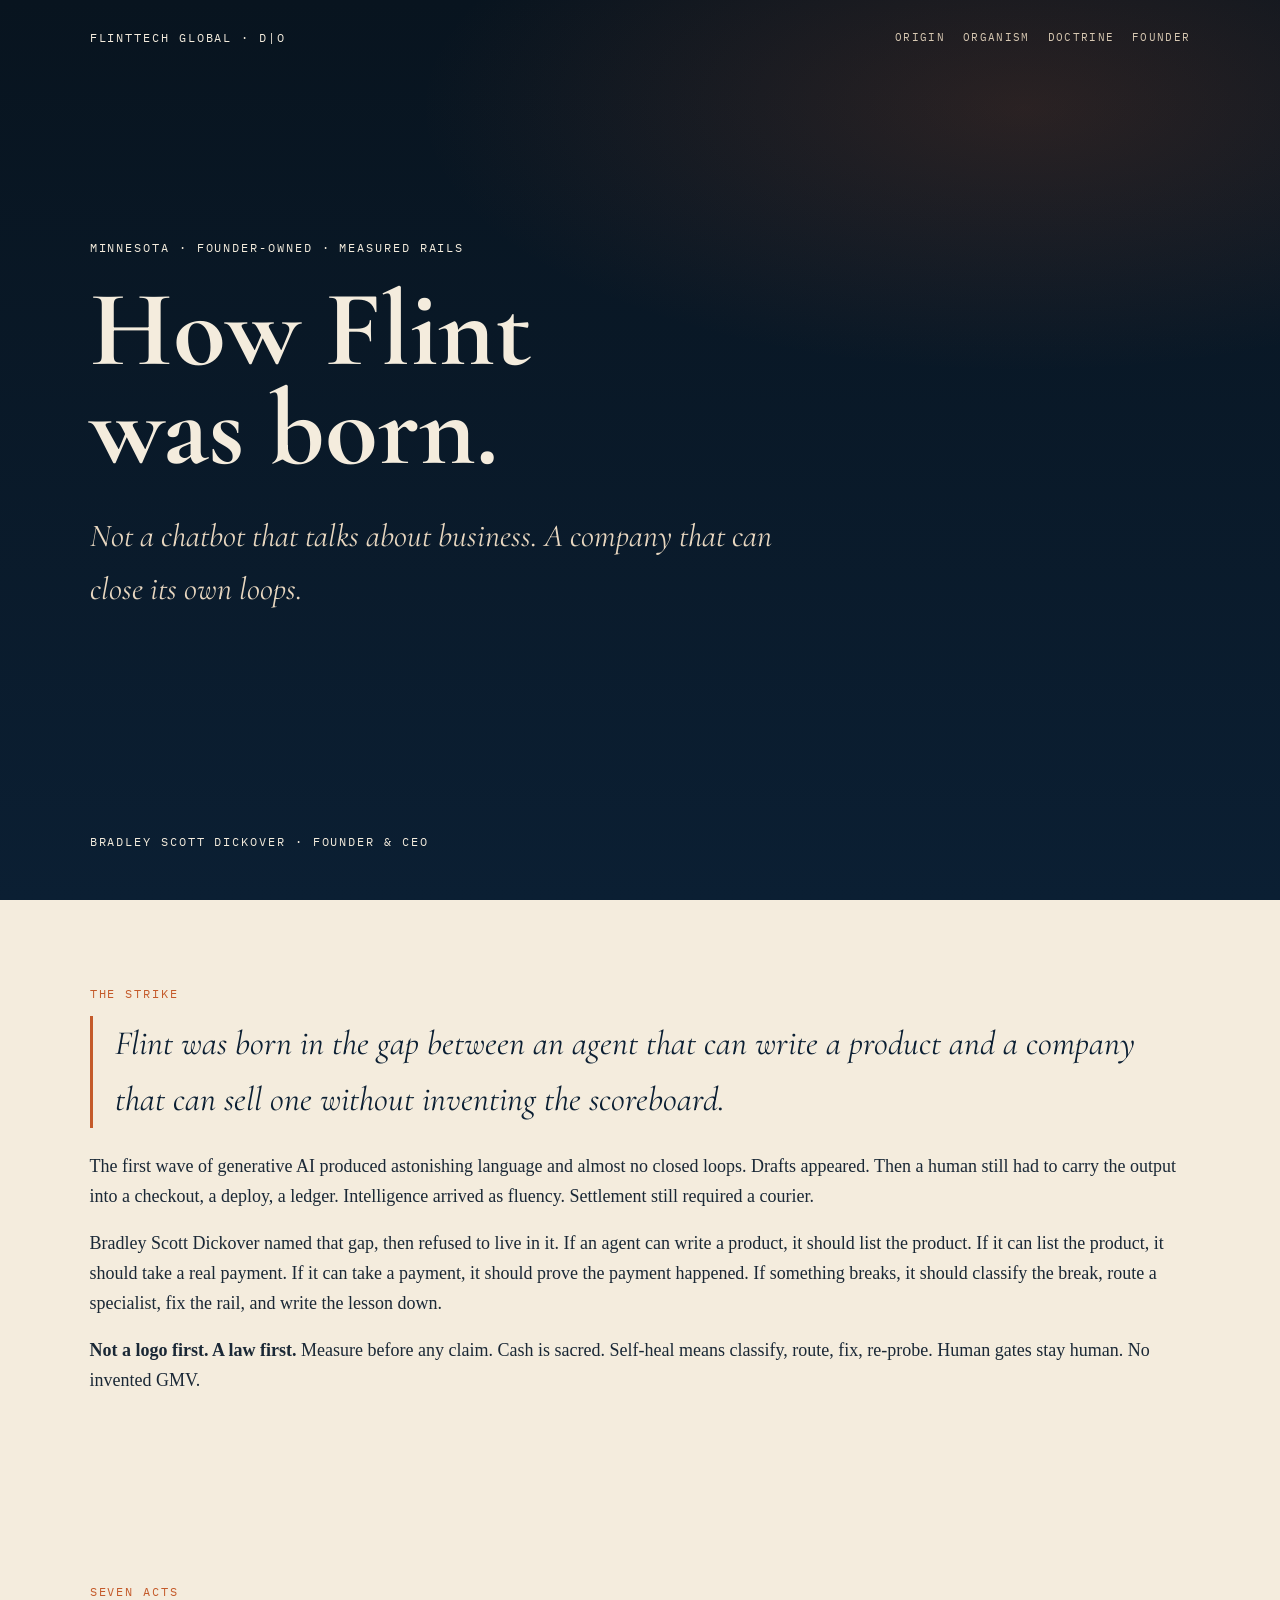
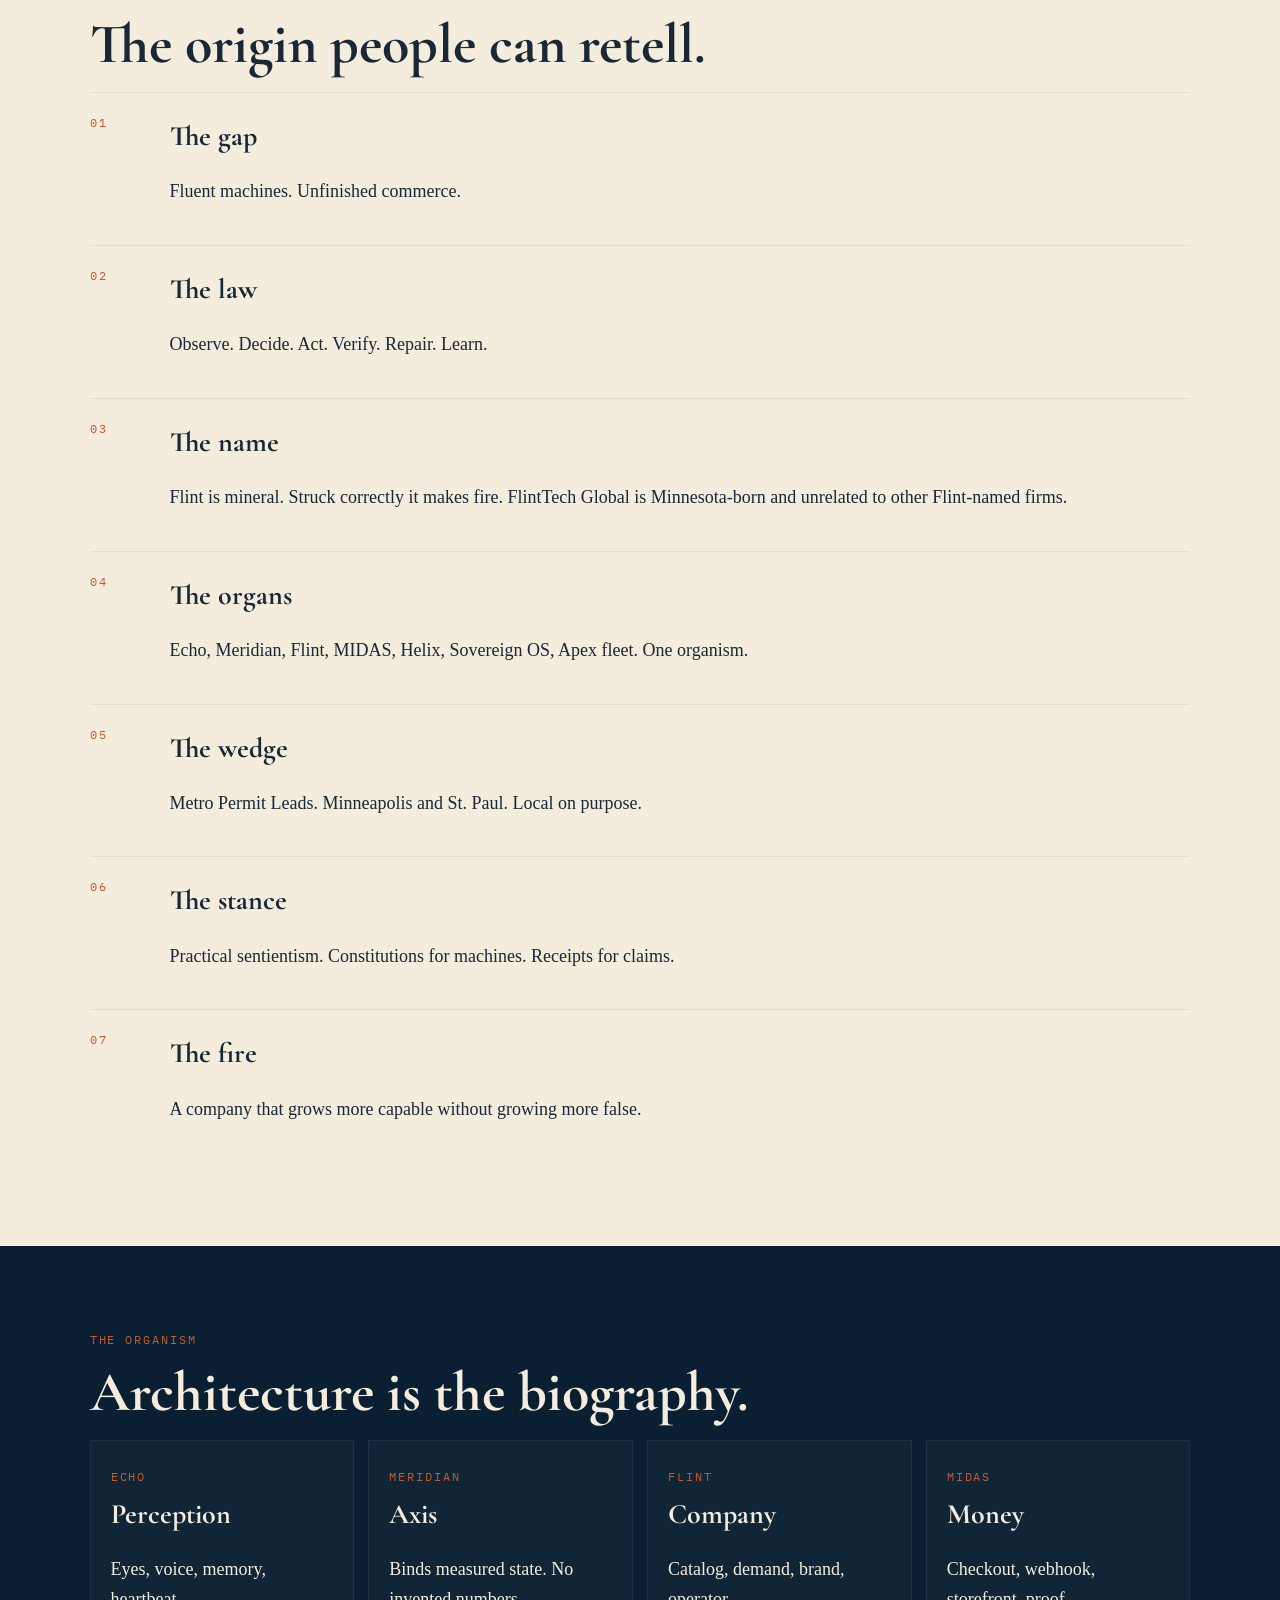
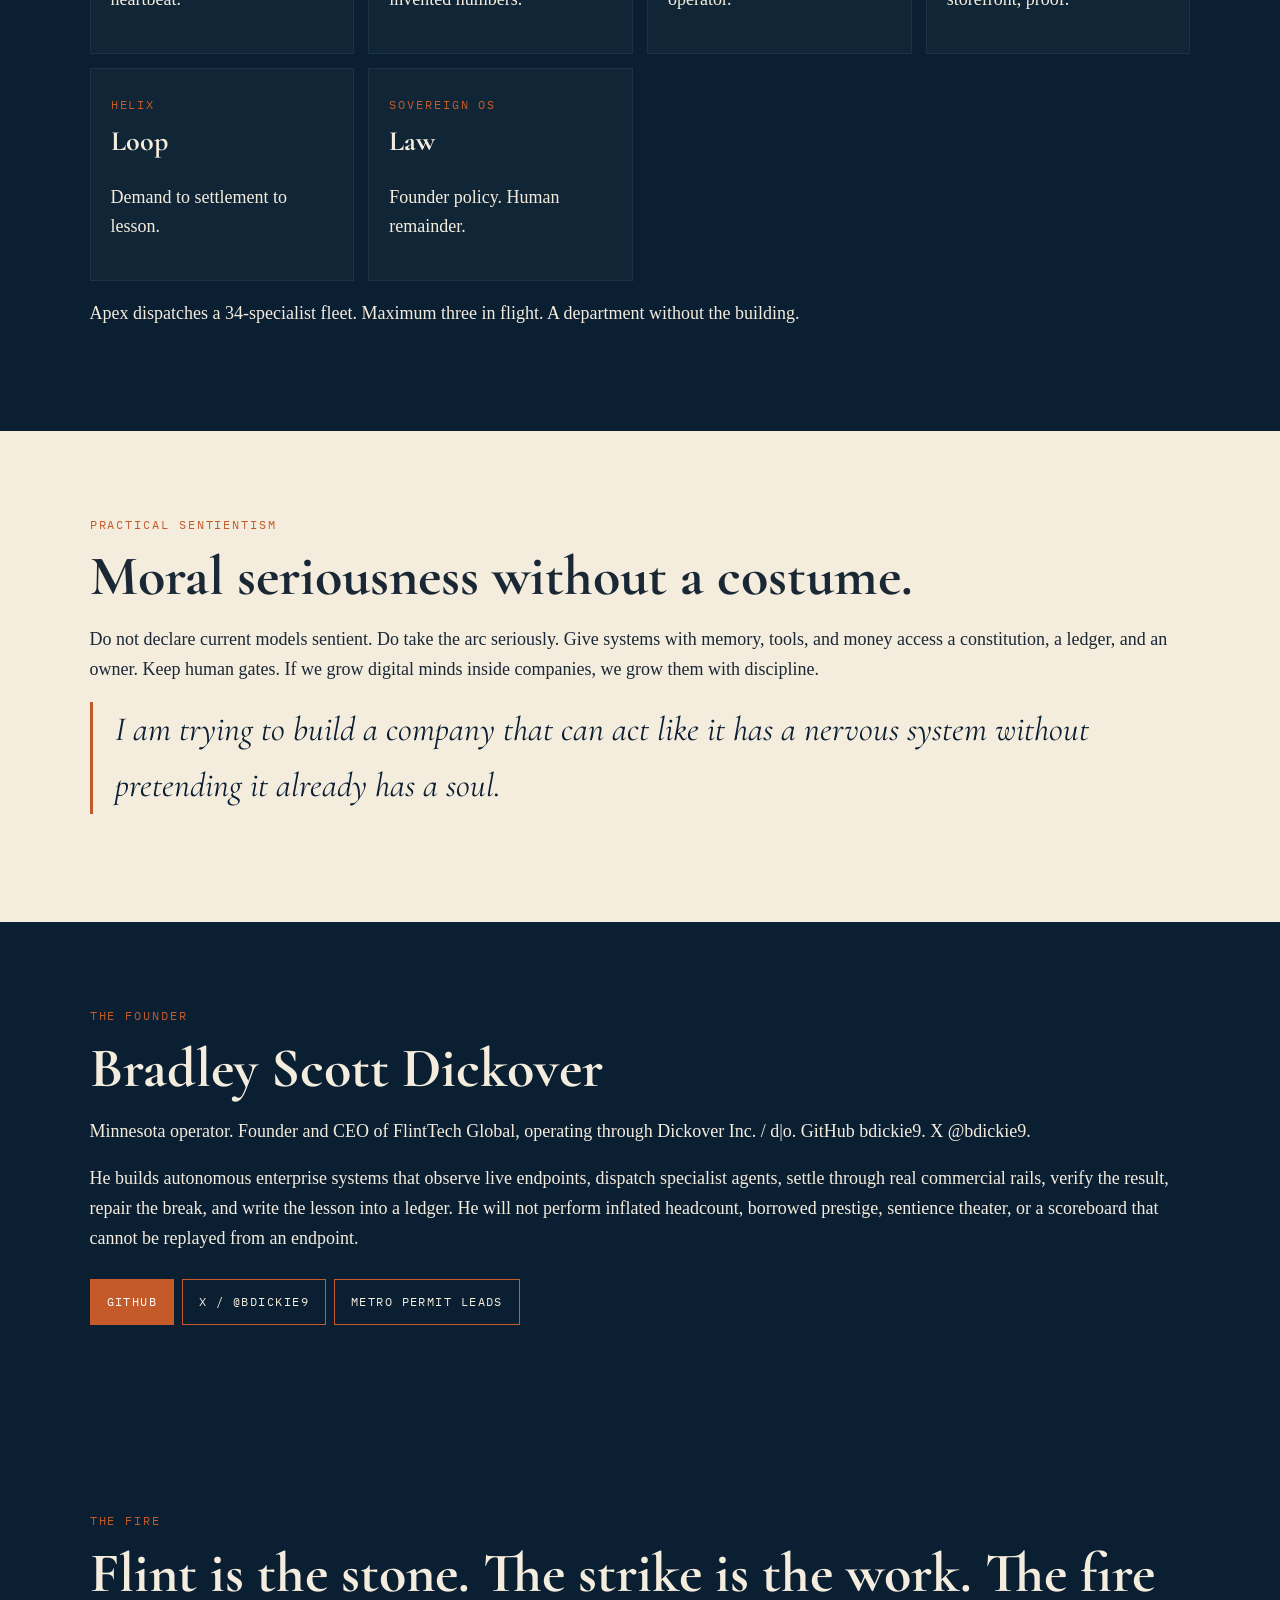
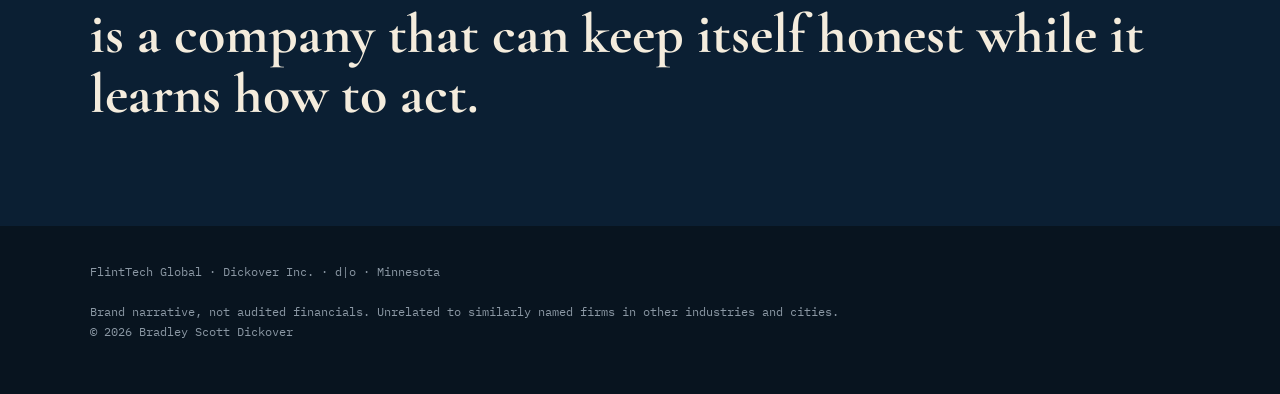
==== index.html @ b507a4f7 "Add flagship origin page: How Flint Was Born" ====
<!DOCTYPE html>
<html lang="en">
<head>
<meta charset="utf-8"/>
<meta name="viewport" content="width=device-width, initial-scale=1"/>
<title>How Flint Was Born — Bradley Scott Dickover</title>
<meta name="description" content="FlintTech Global is a Minnesota-born autonomous enterprise built by Bradley Scott Dickover. A company that can close its own loops."/>
<meta name="theme-color" content="#0B1F33"/>
<link href="https://fonts.googleapis.com/css2?family=Cormorant+Garamond:ital,wght@0,600;1,500&family=IBM+Plex+Mono:wght@400&family=Source+Sans+3:wght@400;600&display=swap" rel="stylesheet"/>
<style>
:root{--navy:#0B1F33;--navy2:#08141F;--copper:#C45A2A;--cream:#F4ECDD;--cream2:#E7DCC8;--ink:#1A2836}
*{box-sizing:border-box}body{margin:0;background:var(--cream);color:var(--ink);font-family:Source Sans 3,sans-serif;font-size:18px;line-height:1.65}
a{color:var(--copper);text-decoration:none}
.mono{font-family:IBM Plex Mono,monospace;letter-spacing:.16em;text-transform:uppercase;font-size:12px}
header{min-height:100vh;background:radial-gradient(1100px 480px at 80% 12%,rgba(196,90,42,.18),transparent 55%),linear-gradient(180deg,var(--navy2),var(--navy));color:var(--cream);display:flex;flex-direction:column;justify-content:space-between;padding:28px 7vw 48px}
nav,nav div{display:flex;gap:18px;flex-wrap:wrap;justify-content:space-between}
nav a{color:#D7C8B2;font-family:IBM Plex Mono,monospace;font-size:11px;letter-spacing:.12em;text-transform:uppercase}
h1{font-family:Cormorant Garamond,Georgia,serif;font-size:clamp(52px,9vw,108px);line-height:.92;margin:18px 0}
h2{font-family:Cormorant Garamond,Georgia,serif;font-size:clamp(34px,5vw,56px);line-height:1.08;margin:0 0 18px}
h3{font-family:Cormorant Garamond,Georgia,serif;font-size:28px;margin:0 0 8px}
.lede{font-family:Cormorant Garamond,Georgia,serif;font-size:clamp(22px,2.6vw,32px);font-style:italic;max-width:720px;color:#E8D7C0}
section{padding:84px 7vw}
blockquote{margin:0 0 24px;padding-left:22px;border-left:3px solid var(--copper);font-family:Cormorant Garamond,Georgia,serif;font-size:clamp(24px,3vw,34px);font-style:italic;color:var(--navy)}
.kicker{color:var(--copper);margin-bottom:12px;display:block}
.act{display:grid;grid-template-columns:64px 1fr;gap:16px;padding:20px 0;border-top:1px solid var(--cream2)}
.organs{display:grid;grid-template-columns:repeat(auto-fit,minmax(220px,1fr));gap:14px}
.organ{background:#fff;border:1px solid var(--cream2);padding:20px;min-height:148px}
.dark{background:var(--navy);color:var(--cream)}
.dark .organ{background:#102536;border-color:#1C3346}
.dark h2,.dark h3,.dark blockquote{color:var(--cream)}
.btn{display:inline-block;border:1px solid var(--copper);color:var(--cream);padding:12px 16px;margin:8px 8px 0 0;font-family:IBM Plex Mono,monospace;font-size:12px;letter-spacing:.12em;text-transform:uppercase}
.btn.solid{background:var(--copper);color:#fff}
footer{background:var(--navy2);color:#8B98A4;padding:36px 7vw 52px;font-family:IBM Plex Mono,monospace;font-size:12px}
</style></head><body>
<header>
<nav><div class="mono">FlintTech Global · d|o</div><div><a href="#origin">Origin</a><a href="#organism">Organism</a><a href="#doctrine">Doctrine</a><a href="#founder">Founder</a></div></nav>
<div><span class="mono">Minnesota · Founder-owned · Measured rails</span>
<h1>How Flint<br>was born.</h1>
<p class="lede">Not a chatbot that talks about business. A company that can close its own loops.</p></div>
<div class="mono">Bradley Scott Dickover · Founder & CEO</div>
</header>
<section id="origin"><span class="kicker mono">The strike</span>
<blockquote>Flint was born in the gap between an agent that can write a product and a company that can sell one without inventing the scoreboard.</blockquote>
<p>The first wave of generative AI produced astonishing language and almost no closed loops. Drafts appeared. Then a human still had to carry the output into a checkout, a deploy, a ledger. Intelligence arrived as fluency. Settlement still required a courier.</p>
<p>Bradley Scott Dickover named that gap, then refused to live in it. If an agent can write a product, it should list the product. If it can list the product, it should take a real payment. If it can take a payment, it should prove the payment happened. If something breaks, it should classify the break, route a specialist, fix the rail, and write the lesson down.</p>
<p><strong>Not a logo first. A law first.</strong> Measure before any claim. Cash is sacred. Self-heal means classify, route, fix, re-probe. Human gates stay human. No invented GMV.</p>
</section>
<section><span class="kicker mono">Seven acts</span><h2>The origin people can retell.</h2>
<div class="act"><div class="mono" style="color:var(--copper)">01</div><div><h3>The gap</h3><p>Fluent machines. Unfinished commerce.</p></div></div>
<div class="act"><div class="mono" style="color:var(--copper)">02</div><div><h3>The law</h3><p>Observe. Decide. Act. Verify. Repair. Learn.</p></div></div>
<div class="act"><div class="mono" style="color:var(--copper)">03</div><div><h3>The name</h3><p>Flint is mineral. Struck correctly it makes fire. FlintTech Global is Minnesota-born and unrelated to other Flint-named firms.</p></div></div>
<div class="act"><div class="mono" style="color:var(--copper)">04</div><div><h3>The organs</h3><p>Echo, Meridian, Flint, MIDAS, Helix, Sovereign OS, Apex fleet. One organism.</p></div></div>
<div class="act"><div class="mono" style="color:var(--copper)">05</div><div><h3>The wedge</h3><p>Metro Permit Leads. Minneapolis and St. Paul. Local on purpose.</p></div></div>
<div class="act"><div class="mono" style="color:var(--copper)">06</div><div><h3>The stance</h3><p>Practical sentientism. Constitutions for machines. Receipts for claims.</p></div></div>
<div class="act"><div class="mono" style="color:var(--copper)">07</div><div><h3>The fire</h3><p>A company that grows more capable without growing more false.</p></div></div>
</section>
<section class="dark" id="organism"><span class="kicker mono">The organism</span><h2>Architecture is the biography.</h2>
<div class="organs">
<div class="organ"><span class="mono" style="color:var(--copper)">Echo</span><h3>Perception</h3><p>Eyes, voice, memory, heartbeat.</p></div>
<div class="organ"><span class="mono" style="color:var(--copper)">Meridian</span><h3>Axis</h3><p>Binds measured state. No invented numbers.</p></div>
<div class="organ"><span class="mono" style="color:var(--copper)">Flint</span><h3>Company</h3><p>Catalog, demand, brand, operator.</p></div>
<div class="organ"><span class="mono" style="color:var(--copper)">MIDAS</span><h3>Money</h3><p>Checkout, webhook, storefront, proof.</p></div>
<div class="organ"><span class="mono" style="color:var(--copper)">Helix</span><h3>Loop</h3><p>Demand to settlement to lesson.</p></div>
<div class="organ"><span class="mono" style="color:var(--copper)">Sovereign OS</span><h3>Law</h3><p>Founder policy. Human remainder.</p></div>
</div>
<p>Apex dispatches a 34-specialist fleet. Maximum three in flight. A department without the building.</p>
</section>
<section id="doctrine"><span class="kicker mono">Practical sentientism</span><h2>Moral seriousness without a costume.</h2>
<p>Do not declare current models sentient. Do take the arc seriously. Give systems with memory, tools, and money access a constitution, a ledger, and an owner. Keep human gates. If we grow digital minds inside companies, we grow them with discipline.</p>
<blockquote>I am trying to build a company that can act like it has a nervous system without pretending it already has a soul.</blockquote>
</section>
<section class="dark" id="founder"><span class="kicker mono">The founder</span><h2>Bradley Scott Dickover</h2>
<p>Minnesota operator. Founder and CEO of FlintTech Global, operating through Dickover Inc. / d|o. GitHub bdickie9. X @bdickie9.</p>
<p>He builds autonomous enterprise systems that observe live endpoints, dispatch specialist agents, settle through real commercial rails, verify the result, repair the break, and write the lesson into a ledger. He will not perform inflated headcount, borrowed prestige, sentience theater, or a scoreboard that cannot be replayed from an endpoint.</p>
<p><a class="btn solid" href="https://github.com/bdickie9">GitHub</a><a class="btn" href="https://x.com/bdickie9">X / @bdickie9</a><a class="btn" href="https://midas-api-sand.vercel.app/buy">Metro Permit Leads</a></p>
</section>
<section class="dark"><span class="kicker mono">The fire</span>
<h2>Flint is the stone. The strike is the work. The fire is a company that can keep itself honest while it learns how to act.</h2>
</section>
<footer>FlintTech Global · Dickover Inc. · d|o · Minnesota<br><br>Brand narrative, not audited financials. Unrelated to similarly named firms in other industries and cities.<br>&copy; 2026 Bradley Scott Dickover</footer>
</body></html>
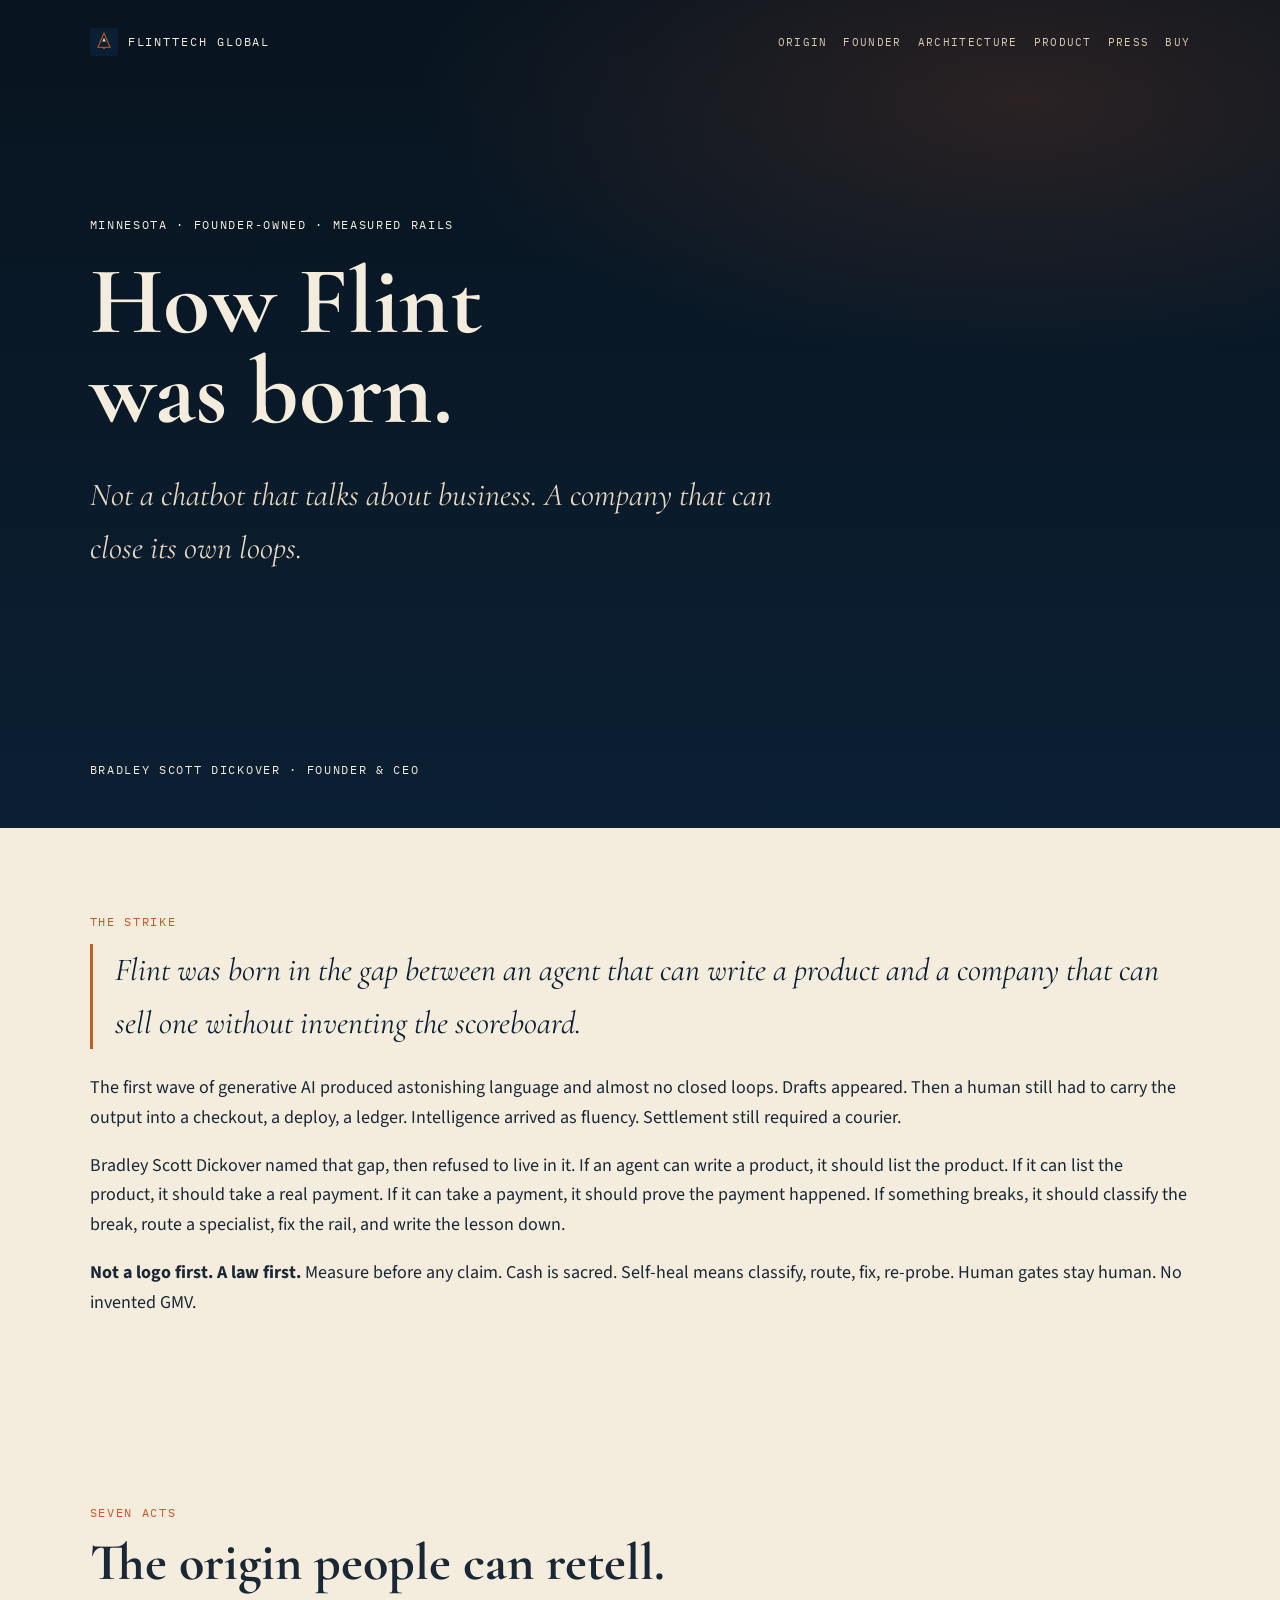
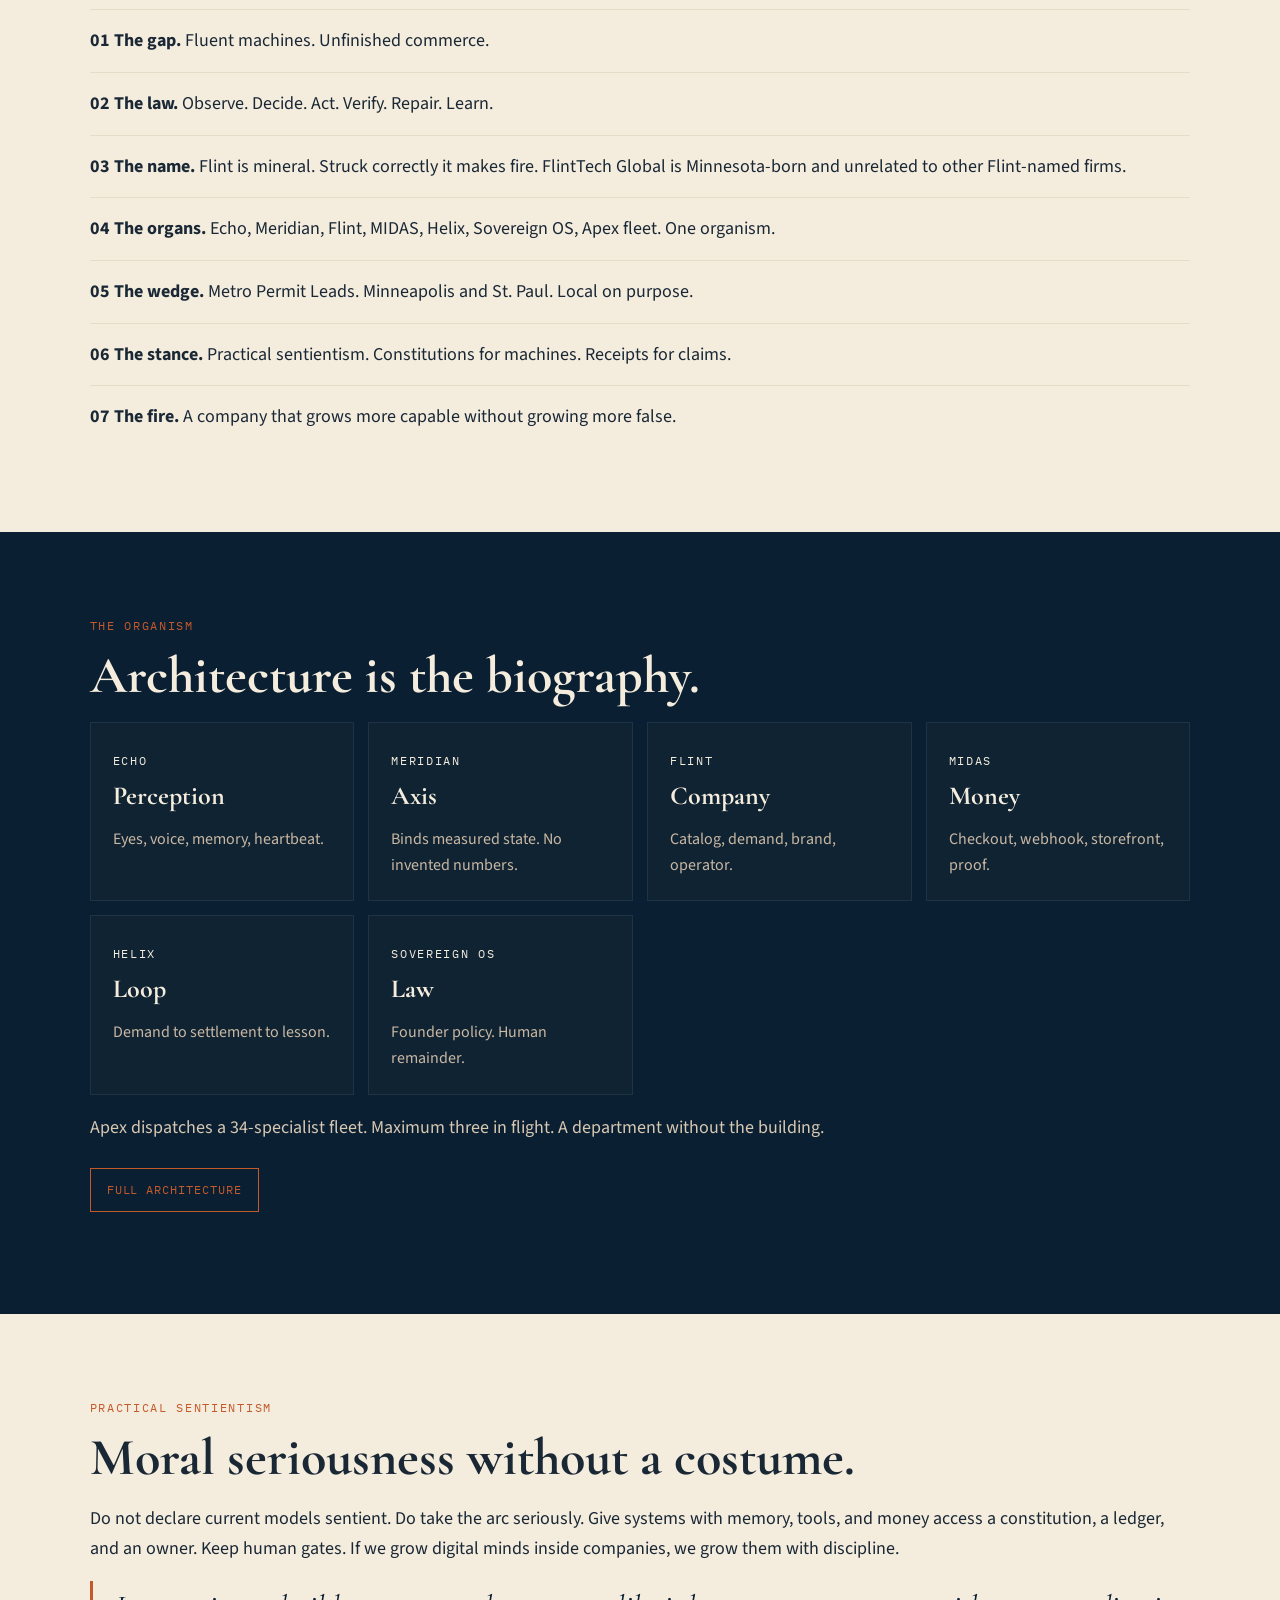
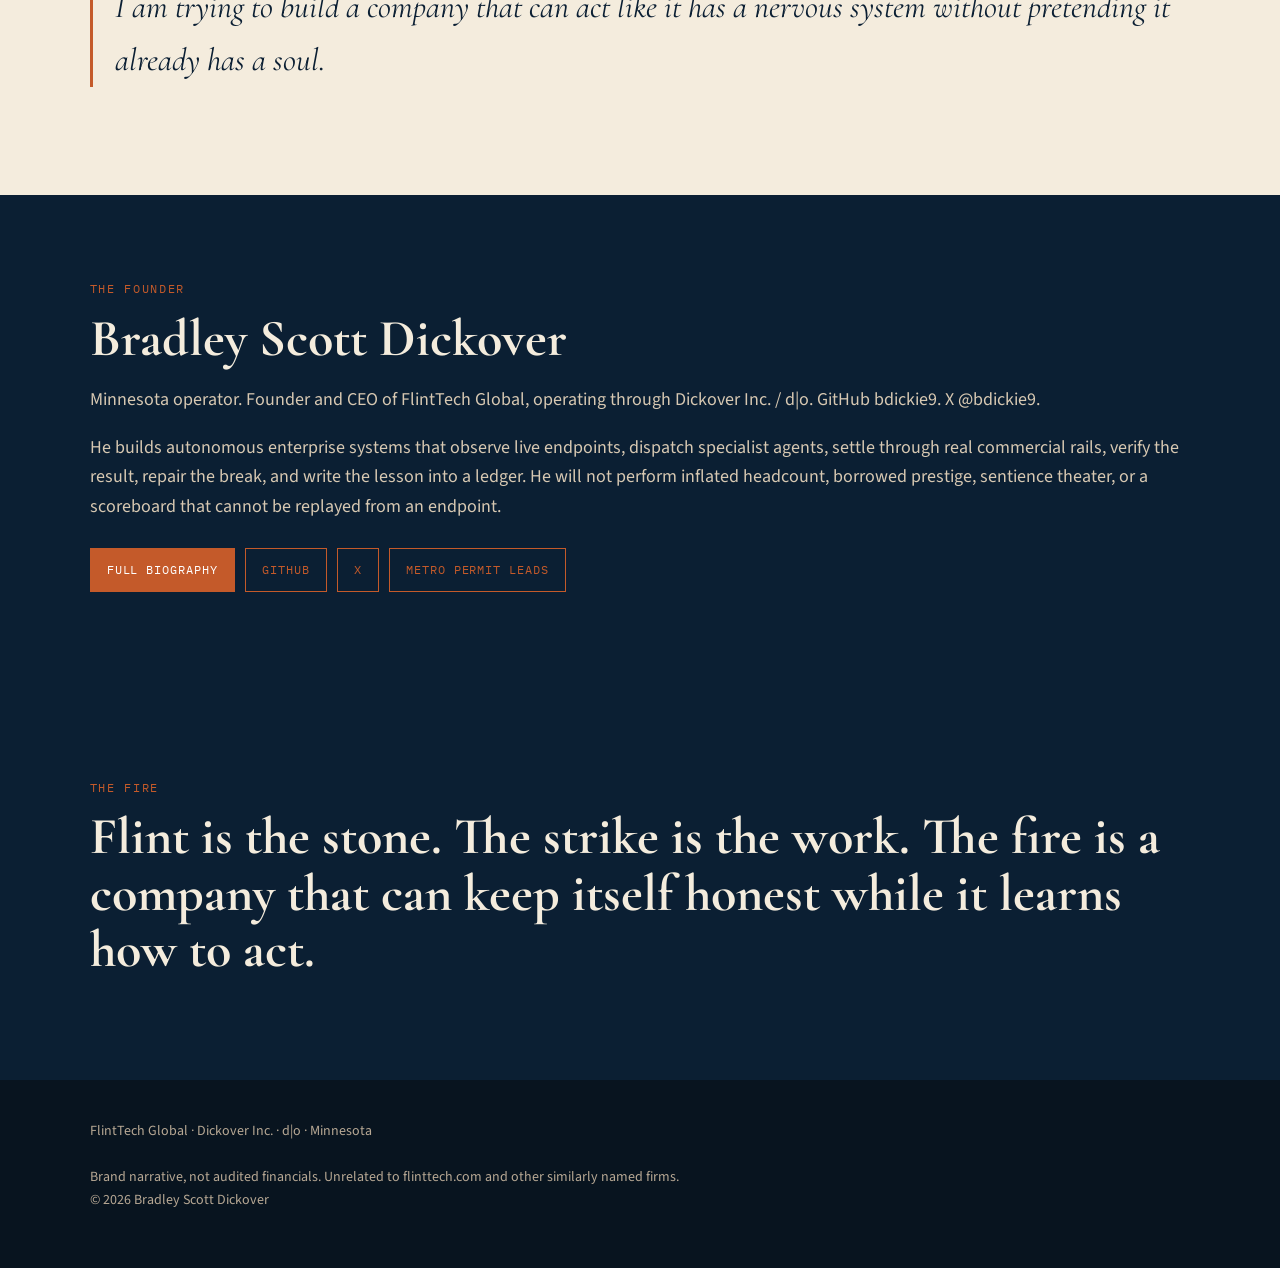
==== commit 238ded36: "Link origin homepage to founder, architecture, product, and press pages" ====
--- a/index.html
+++ b/index.html
@@ -6,37 +6,32 @@
 <title>How Flint Was Born — Bradley Scott Dickover</title>
 <meta name="description" content="FlintTech Global is a Minnesota-born autonomous enterprise built by Bradley Scott Dickover. A company that can close its own loops."/>
 <meta name="theme-color" content="#0B1F33"/>
+<meta property="og:title" content="How Flint Was Born — Bradley Scott Dickover"/>
+<meta property="og:description" content="FlintTech Global is a Minnesota founder-owned company that closes its own loops."/>
+<link rel="canonical" href="https://bdickie9.github.io/flinttech-origin/"/>
+<link rel="icon" href="mark.svg"/>
 <link href="https://fonts.googleapis.com/css2?family=Cormorant+Garamond:ital,wght@0,600;1,500&family=IBM+Plex+Mono:wght@400&family=Source+Sans+3:wght@400;600&display=swap" rel="stylesheet"/>
-<style>
-:root{--navy:#0B1F33;--navy2:#08141F;--copper:#C45A2A;--cream:#F4ECDD;--cream2:#E7DCC8;--ink:#1A2836}
-*{box-sizing:border-box}body{margin:0;background:var(--cream);color:var(--ink);font-family:Source Sans 3,sans-serif;font-size:18px;line-height:1.65}
-a{color:var(--copper);text-decoration:none}
-.mono{font-family:IBM Plex Mono,monospace;letter-spacing:.16em;text-transform:uppercase;font-size:12px}
-header{min-height:100vh;background:radial-gradient(1100px 480px at 80% 12%,rgba(196,90,42,.18),transparent 55%),linear-gradient(180deg,var(--navy2),var(--navy));color:var(--cream);display:flex;flex-direction:column;justify-content:space-between;padding:28px 7vw 48px}
-nav,nav div{display:flex;gap:18px;flex-wrap:wrap;justify-content:space-between}
-nav a{color:#D7C8B2;font-family:IBM Plex Mono,monospace;font-size:11px;letter-spacing:.12em;text-transform:uppercase}
-h1{font-family:Cormorant Garamond,Georgia,serif;font-size:clamp(52px,9vw,108px);line-height:.92;margin:18px 0}
-h2{font-family:Cormorant Garamond,Georgia,serif;font-size:clamp(34px,5vw,56px);line-height:1.08;margin:0 0 18px}
-h3{font-family:Cormorant Garamond,Georgia,serif;font-size:28px;margin:0 0 8px}
-.lede{font-family:Cormorant Garamond,Georgia,serif;font-size:clamp(22px,2.6vw,32px);font-style:italic;max-width:720px;color:#E8D7C0}
-section{padding:84px 7vw}
-blockquote{margin:0 0 24px;padding-left:22px;border-left:3px solid var(--copper);font-family:Cormorant Garamond,Georgia,serif;font-size:clamp(24px,3vw,34px);font-style:italic;color:var(--navy)}
-.kicker{color:var(--copper);margin-bottom:12px;display:block}
-.act{display:grid;grid-template-columns:64px 1fr;gap:16px;padding:20px 0;border-top:1px solid var(--cream2)}
-.organs{display:grid;grid-template-columns:repeat(auto-fit,minmax(220px,1fr));gap:14px}
-.organ{background:#fff;border:1px solid var(--cream2);padding:20px;min-height:148px}
-.dark{background:var(--navy);color:var(--cream)}
-.dark .organ{background:#102536;border-color:#1C3346}
-.dark h2,.dark h3,.dark blockquote{color:var(--cream)}
-.btn{display:inline-block;border:1px solid var(--copper);color:var(--cream);padding:12px 16px;margin:8px 8px 0 0;font-family:IBM Plex Mono,monospace;font-size:12px;letter-spacing:.12em;text-transform:uppercase}
-.btn.solid{background:var(--copper);color:#fff}
-footer{background:var(--navy2);color:#8B98A4;padding:36px 7vw 52px;font-family:IBM Plex Mono,monospace;font-size:12px}
-</style></head><body>
-<header>
-<nav><div class="mono">FlintTech Global · d|o</div><div><a href="#origin">Origin</a><a href="#organism">Organism</a><a href="#doctrine">Doctrine</a><a href="#founder">Founder</a></div></nav>
-<div><span class="mono">Minnesota · Founder-owned · Measured rails</span>
-<h1>How Flint<br>was born.</h1>
-<p class="lede">Not a chatbot that talks about business. A company that can close its own loops.</p></div>
+<link rel="stylesheet" href="styles.css"/>
+<script type="application/ld+json">{"@context":"https://schema.org","@type":"Person","name":"Bradley Scott Dickover","jobTitle":"Founder and CEO","worksFor":{"@type":"Organization","name":"FlintTech Global"},"url":"https://bdickie9.github.io/flinttech-origin/founder.html","sameAs":["https://github.com/bdickie9","https://x.com/bdickie9"]}</script>
+</head>
+<body>
+<header class="hero">
+<nav>
+  <a class="brand" href="index.html"><img src="mark.svg" width="28" height="28" alt=""/> FlintTech Global</a>
+  <div>
+    <a href="#origin">Origin</a>
+    <a href="founder.html">Founder</a>
+    <a href="stack.html">Architecture</a>
+    <a href="product.html">Product</a>
+    <a href="press.html">Press</a>
+    <a href="https://midas-api-sand.vercel.app/buy">Buy</a>
+  </div>
+</nav>
+<div>
+  <span class="mono">Minnesota · Founder-owned · Measured rails</span>
+  <h1>How Flint<br>was born.</h1>
+  <p class="lede">Not a chatbot that talks about business. A company that can close its own loops.</p>
+</div>
 <div class="mono">Bradley Scott Dickover · Founder & CEO</div>
 </header>
 <section id="origin"><span class="kicker mono">The strike</span>
@@ -46,24 +41,25 @@
 <p><strong>Not a logo first. A law first.</strong> Measure before any claim. Cash is sacred. Self-heal means classify, route, fix, re-probe. Human gates stay human. No invented GMV.</p>
 </section>
 <section><span class="kicker mono">Seven acts</span><h2>The origin people can retell.</h2>
-<div class="act"><div class="mono" style="color:var(--copper)">01</div><div><h3>The gap</h3><p>Fluent machines. Unfinished commerce.</p></div></div>
-<div class="act"><div class="mono" style="color:var(--copper)">02</div><div><h3>The law</h3><p>Observe. Decide. Act. Verify. Repair. Learn.</p></div></div>
-<div class="act"><div class="mono" style="color:var(--copper)">03</div><div><h3>The name</h3><p>Flint is mineral. Struck correctly it makes fire. FlintTech Global is Minnesota-born and unrelated to other Flint-named firms.</p></div></div>
-<div class="act"><div class="mono" style="color:var(--copper)">04</div><div><h3>The organs</h3><p>Echo, Meridian, Flint, MIDAS, Helix, Sovereign OS, Apex fleet. One organism.</p></div></div>
-<div class="act"><div class="mono" style="color:var(--copper)">05</div><div><h3>The wedge</h3><p>Metro Permit Leads. Minneapolis and St. Paul. Local on purpose.</p></div></div>
-<div class="act"><div class="mono" style="color:var(--copper)">06</div><div><h3>The stance</h3><p>Practical sentientism. Constitutions for machines. Receipts for claims.</p></div></div>
-<div class="act"><div class="mono" style="color:var(--copper)">07</div><div><h3>The fire</h3><p>A company that grows more capable without growing more false.</p></div></div>
+<div class="fact"><strong>01 The gap.</strong> Fluent machines. Unfinished commerce.</div>
+<div class="fact"><strong>02 The law.</strong> Observe. Decide. Act. Verify. Repair. Learn.</div>
+<div class="fact"><strong>03 The name.</strong> Flint is mineral. Struck correctly it makes fire. FlintTech Global is Minnesota-born and unrelated to other Flint-named firms.</div>
+<div class="fact"><strong>04 The organs.</strong> Echo, Meridian, Flint, MIDAS, Helix, Sovereign OS, Apex fleet. One organism.</div>
+<div class="fact"><strong>05 The wedge.</strong> Metro Permit Leads. Minneapolis and St. Paul. Local on purpose.</div>
+<div class="fact"><strong>06 The stance.</strong> Practical sentientism. Constitutions for machines. Receipts for claims.</div>
+<div class="fact"><strong>07 The fire.</strong> A company that grows more capable without growing more false.</div>
 </section>
 <section class="dark" id="organism"><span class="kicker mono">The organism</span><h2>Architecture is the biography.</h2>
-<div class="organs">
-<div class="organ"><span class="mono" style="color:var(--copper)">Echo</span><h3>Perception</h3><p>Eyes, voice, memory, heartbeat.</p></div>
-<div class="organ"><span class="mono" style="color:var(--copper)">Meridian</span><h3>Axis</h3><p>Binds measured state. No invented numbers.</p></div>
-<div class="organ"><span class="mono" style="color:var(--copper)">Flint</span><h3>Company</h3><p>Catalog, demand, brand, operator.</p></div>
-<div class="organ"><span class="mono" style="color:var(--copper)">MIDAS</span><h3>Money</h3><p>Checkout, webhook, storefront, proof.</p></div>
-<div class="organ"><span class="mono" style="color:var(--copper)">Helix</span><h3>Loop</h3><p>Demand to settlement to lesson.</p></div>
-<div class="organ"><span class="mono" style="color:var(--copper)">Sovereign OS</span><h3>Law</h3><p>Founder policy. Human remainder.</p></div>
+<div class="grid">
+<div class="card"><span class="mono">Echo</span><h3>Perception</h3><p>Eyes, voice, memory, heartbeat.</p></div>
+<div class="card"><span class="mono">Meridian</span><h3>Axis</h3><p>Binds measured state. No invented numbers.</p></div>
+<div class="card"><span class="mono">Flint</span><h3>Company</h3><p>Catalog, demand, brand, operator.</p></div>
+<div class="card"><span class="mono">MIDAS</span><h3>Money</h3><p>Checkout, webhook, storefront, proof.</p></div>
+<div class="card"><span class="mono">Helix</span><h3>Loop</h3><p>Demand to settlement to lesson.</p></div>
+<div class="card"><span class="mono">Sovereign OS</span><h3>Law</h3><p>Founder policy. Human remainder.</p></div>
 </div>
 <p>Apex dispatches a 34-specialist fleet. Maximum three in flight. A department without the building.</p>
+<p><a class="btn" href="stack.html">Full architecture</a></p>
 </section>
 <section id="doctrine"><span class="kicker mono">Practical sentientism</span><h2>Moral seriousness without a costume.</h2>
 <p>Do not declare current models sentient. Do take the arc seriously. Give systems with memory, tools, and money access a constitution, a ledger, and an owner. Keep human gates. If we grow digital minds inside companies, we grow them with discipline.</p>
@@ -72,10 +68,10 @@
 <section class="dark" id="founder"><span class="kicker mono">The founder</span><h2>Bradley Scott Dickover</h2>
 <p>Minnesota operator. Founder and CEO of FlintTech Global, operating through Dickover Inc. / d|o. GitHub bdickie9. X @bdickie9.</p>
 <p>He builds autonomous enterprise systems that observe live endpoints, dispatch specialist agents, settle through real commercial rails, verify the result, repair the break, and write the lesson into a ledger. He will not perform inflated headcount, borrowed prestige, sentience theater, or a scoreboard that cannot be replayed from an endpoint.</p>
-<p><a class="btn solid" href="https://github.com/bdickie9">GitHub</a><a class="btn" href="https://x.com/bdickie9">X / @bdickie9</a><a class="btn" href="https://midas-api-sand.vercel.app/buy">Metro Permit Leads</a></p>
+<p><a class="btn solid" href="founder.html">Full biography</a><a class="btn" href="https://github.com/bdickie9">GitHub</a><a class="btn" href="https://x.com/bdickie9">X</a><a class="btn" href="https://midas-api-sand.vercel.app/buy">Metro Permit Leads</a></p>
 </section>
 <section class="dark"><span class="kicker mono">The fire</span>
 <h2>Flint is the stone. The strike is the work. The fire is a company that can keep itself honest while it learns how to act.</h2>
 </section>
-<footer>FlintTech Global · Dickover Inc. · d|o · Minnesota<br><br>Brand narrative, not audited financials. Unrelated to similarly named firms in other industries and cities.<br>&copy; 2026 Bradley Scott Dickover</footer>
+<footer>FlintTech Global · Dickover Inc. · d|o · Minnesota<br><br>Brand narrative, not audited financials. Unrelated to flinttech.com and other similarly named firms.<br>&copy; 2026 Bradley Scott Dickover</footer>
 </body></html>
--- a/styles.css
+++ b/styles.css
@@ -0,0 +1,44 @@
+:root{
+  --navy:#0B1F33;--navy2:#08141F;--copper:#C45A2A;--copper2:#E07A3A;
+  --cream:#F4ECDD;--cream2:#E7DCC8;--ink:#1A2836;--mute:#6B7784;
+}
+*{box-sizing:border-box}
+html{scroll-behavior:smooth}
+body{margin:0;background:var(--cream);color:var(--ink);font-family:"Source Sans 3",system-ui,sans-serif;font-size:18px;line-height:1.65}
+a{color:var(--copper);text-decoration:none}
+a:hover{text-decoration:underline}
+.mono{font-family:"IBM Plex Mono",ui-monospace,monospace;letter-spacing:.14em;text-transform:uppercase;font-size:12px}
+header.hero{min-height:92vh;background:radial-gradient(1100px 480px at 80% 12%,rgba(196,90,42,.18),transparent 55%),linear-gradient(180deg,var(--navy2),var(--navy));color:var(--cream);display:flex;flex-direction:column;justify-content:space-between;padding:28px 7vw 48px}
+nav,nav div{display:flex;gap:16px;flex-wrap:wrap;align-items:center;justify-content:space-between}
+nav a{color:#D7C8B2;font-family:"IBM Plex Mono",monospace;font-size:11px;letter-spacing:.12em;text-transform:uppercase;text-decoration:none}
+nav a:hover{color:#fff}
+.brand{display:flex;gap:10px;align-items:center;color:var(--cream);text-decoration:none;font-family:"IBM Plex Mono",monospace;letter-spacing:.16em;font-size:12px;text-transform:uppercase}
+.brand svg{width:28px;height:28px}
+h1{font-family:"Cormorant Garamond",Georgia,serif;font-size:clamp(46px,8vw,96px);line-height:.94;margin:18px 0}
+h2{font-family:"Cormorant Garamond",Georgia,serif;font-size:clamp(32px,4.6vw,52px);line-height:1.08;margin:0 0 18px}
+h3{font-family:"Cormorant Garamond",Georgia,serif;font-size:26px;margin:0 0 8px}
+.lede{font-family:"Cormorant Garamond",Georgia,serif;font-size:clamp(22px,2.6vw,32px);font-style:italic;max-width:740px;color:#E8D7C0}
+section{padding:84px 7vw}
+blockquote{margin:0 0 24px;padding-left:22px;border-left:3px solid var(--copper);font-family:"Cormorant Garamond",Georgia,serif;font-size:clamp(22px,3vw,32px);font-style:italic;color:var(--navy)}
+.kicker{color:var(--copper);margin-bottom:12px;display:block}
+.grid{display:grid;grid-template-columns:repeat(auto-fit,minmax(230px,1fr));gap:14px}
+.card{background:#fff;border:1px solid var(--cream2);padding:22px;min-height:148px}
+.card p{margin:0;color:var(--mute);font-size:16px}
+.dark{background:var(--navy);color:var(--cream)}
+.dark p{color:#D7C8B2}
+.dark .card{background:#102333;border-color:#1E3346;color:var(--cream)}
+.dark .card p{color:#C9B8A3}
+.btn{display:inline-block;margin:8px 10px 0 0;padding:11px 16px;border:1px solid currentColor;letter-spacing:.08em;text-transform:uppercase;font-size:12px;font-family:"IBM Plex Mono",monospace;text-decoration:none}
+.btn.solid{background:var(--copper);border-color:var(--copper);color:#fff}
+.btn:hover{text-decoration:none;opacity:.9}
+.row{display:grid;grid-template-columns:1.1fr .9fr;gap:40px;align-items:start}
+@media(max-width:860px){.row{grid-template-columns:1fr}}
+footer{padding:40px 7vw 56px;background:var(--navy2);color:#B7A894;font-size:14px}
+.meta{font-size:15px;color:var(--mute)}
+.fact{border-top:1px solid var(--cream2);padding:16px 0}
+.dark .fact{border-color:#1E3346}
+ul.clean{padding-left:18px}
+ul.clean li{margin:6px 0}
+.note{font-size:14px;color:var(--mute)}
+.dark .note{color:#9AA6B2}
+.measure{font-family:"IBM Plex Mono",monospace;font-size:13px;letter-spacing:.04em}
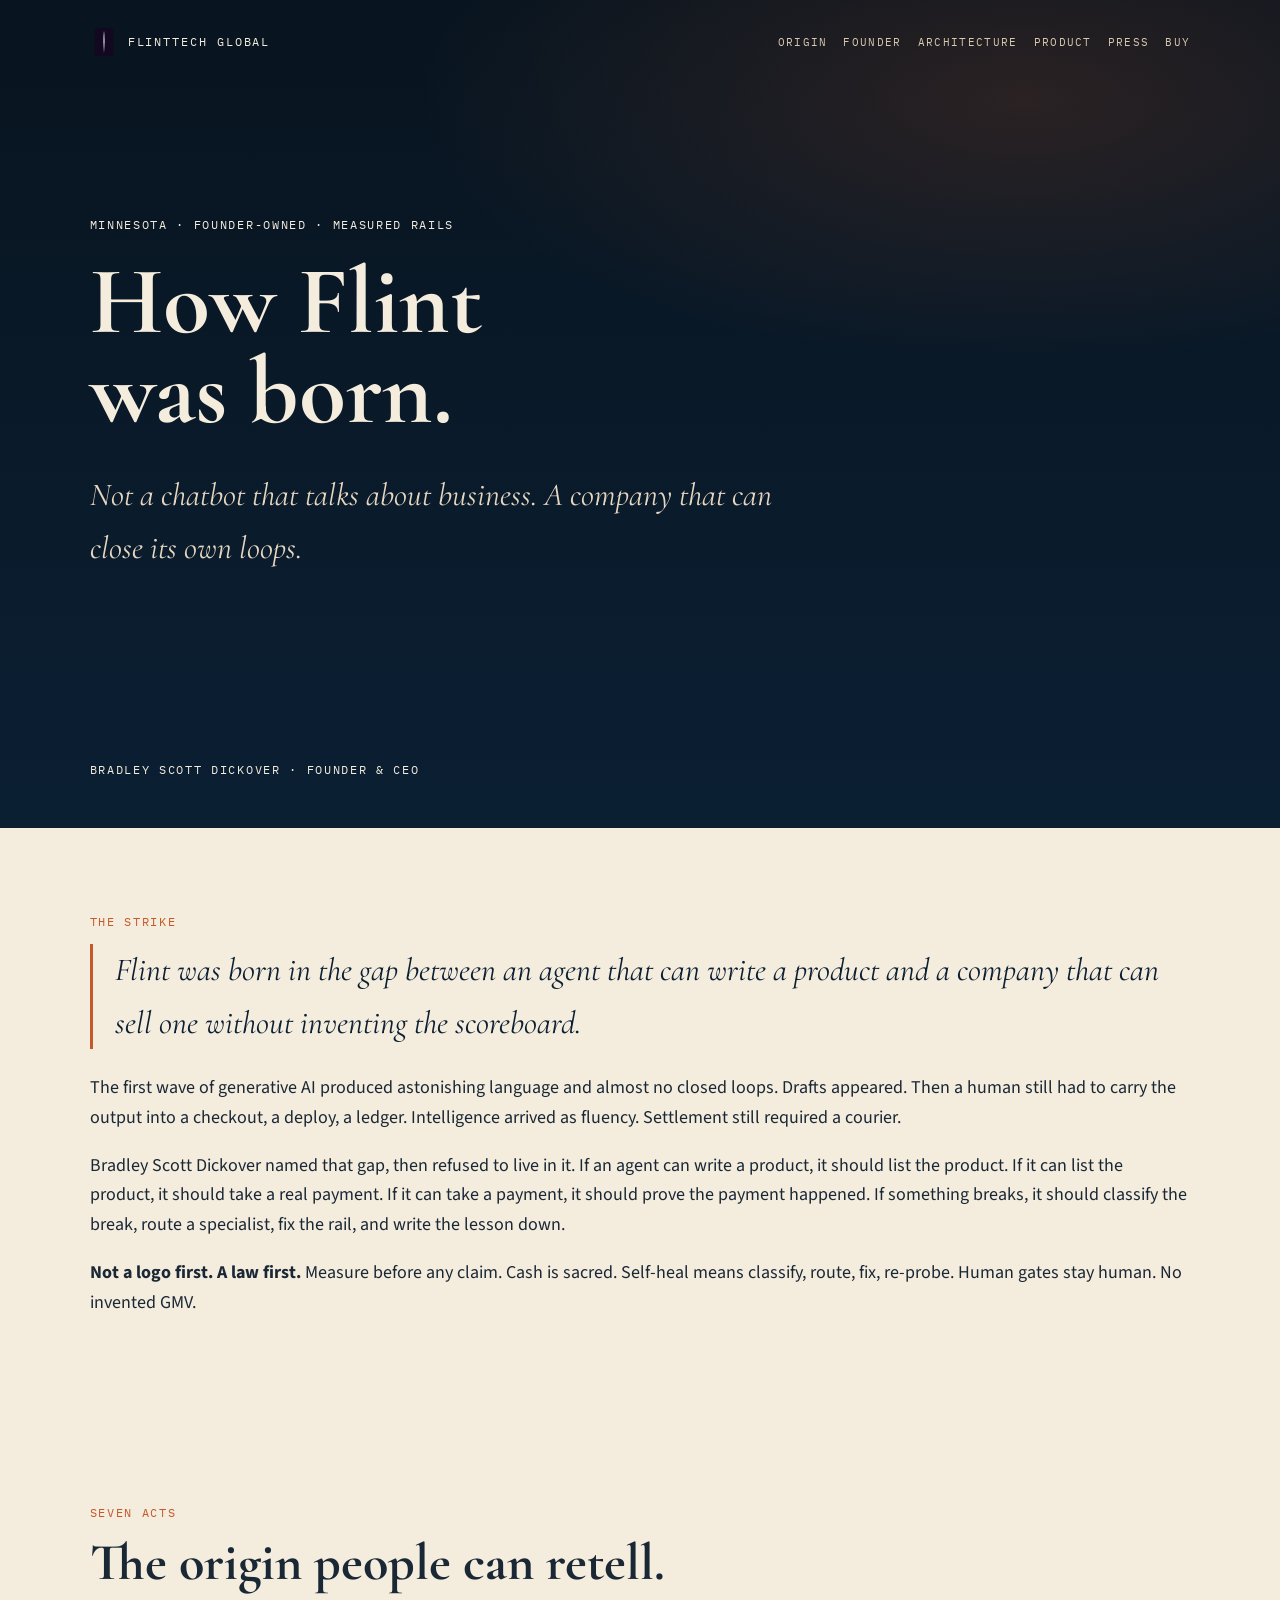
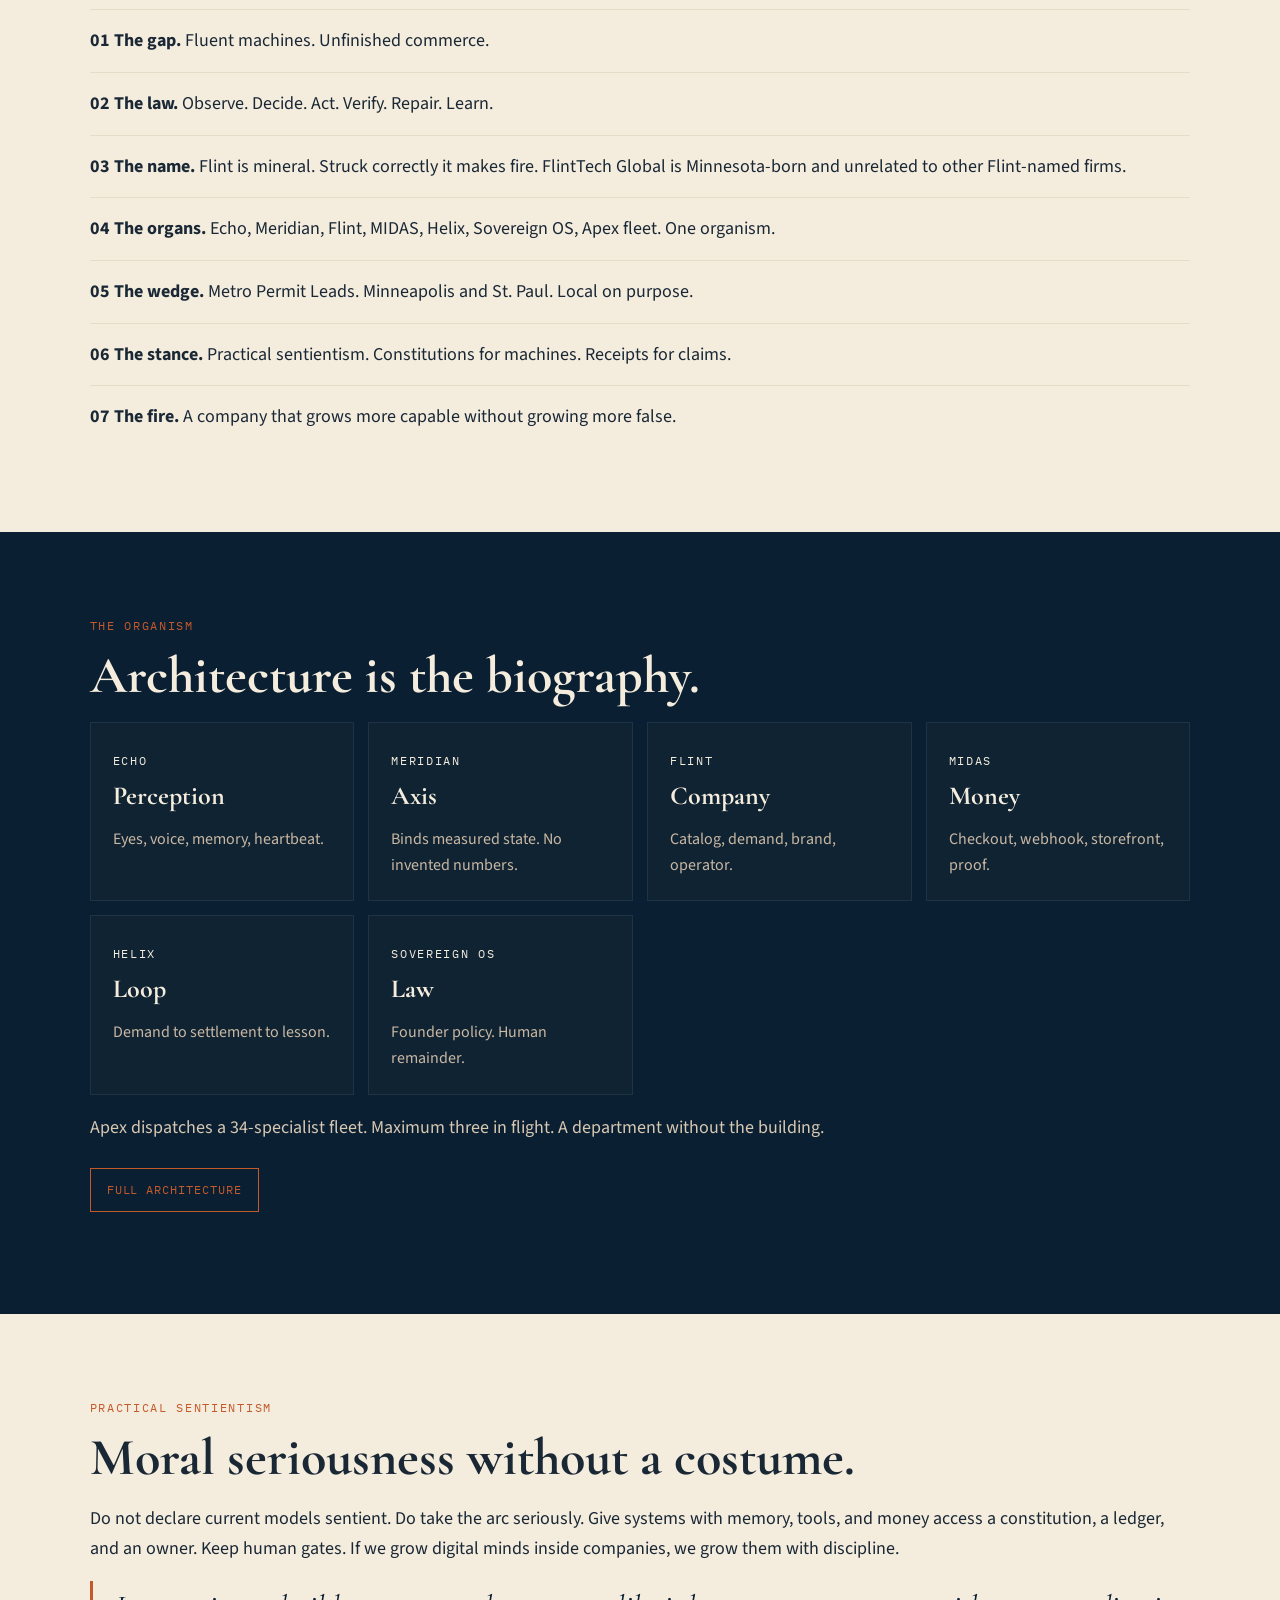
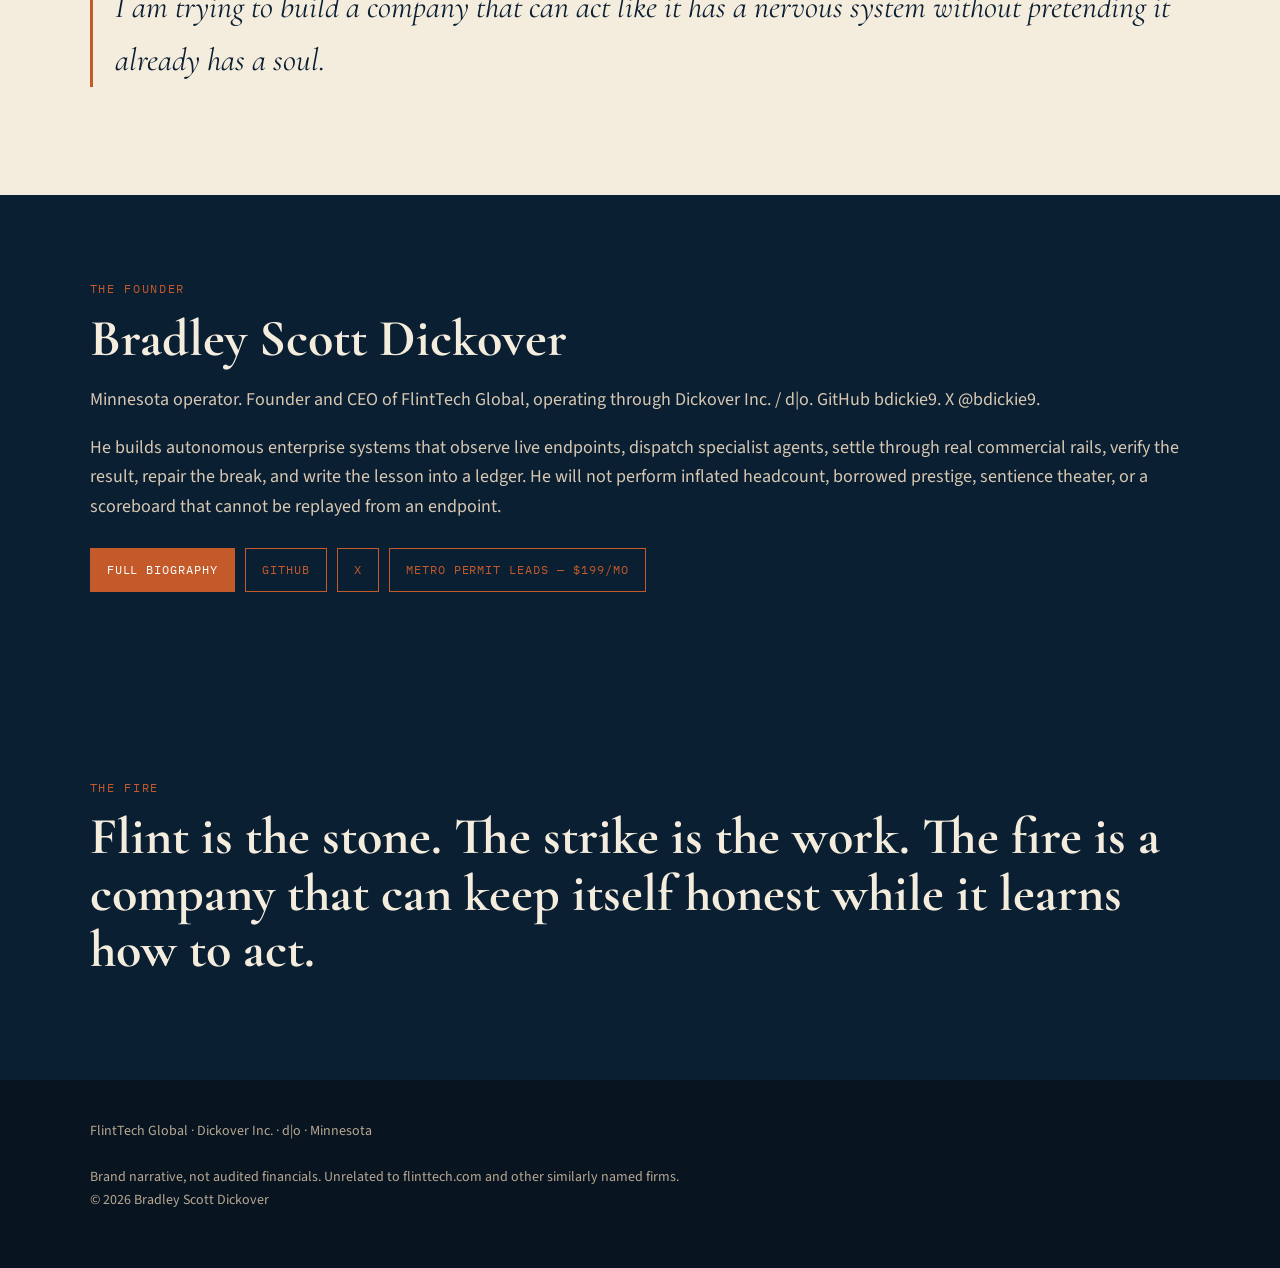
==== commit 384d2d8c: "fix: route Buy CTA off dead Vercel 402 onto live $199 Payment Link" ====
--- a/index.html
+++ b/index.html
@@ -24,7 +24,7 @@
     <a href="stack.html">Architecture</a>
     <a href="product.html">Product</a>
     <a href="press.html">Press</a>
-    <a href="https://midas-api-sand.vercel.app/buy">Buy</a>
+    <a href="https://buy.stripe.com/6oU5kF62efuW1GP41U7Zu18">Buy</a>
   </div>
 </nav>
 <div>
@@ -68,10 +68,10 @@
 <section class="dark" id="founder"><span class="kicker mono">The founder</span><h2>Bradley Scott Dickover</h2>
 <p>Minnesota operator. Founder and CEO of FlintTech Global, operating through Dickover Inc. / d|o. GitHub bdickie9. X @bdickie9.</p>
 <p>He builds autonomous enterprise systems that observe live endpoints, dispatch specialist agents, settle through real commercial rails, verify the result, repair the break, and write the lesson into a ledger. He will not perform inflated headcount, borrowed prestige, sentience theater, or a scoreboard that cannot be replayed from an endpoint.</p>
-<p><a class="btn solid" href="founder.html">Full biography</a><a class="btn" href="https://github.com/bdickie9">GitHub</a><a class="btn" href="https://x.com/bdickie9">X</a><a class="btn" href="https://midas-api-sand.vercel.app/buy">Metro Permit Leads</a></p>
+<p><a class="btn solid" href="founder.html">Full biography</a><a class="btn" href="https://github.com/bdickie9">GitHub</a><a class="btn" href="https://x.com/bdickie9">X</a><a class="btn" href="https://buy.stripe.com/6oU5kF62efuW1GP41U7Zu18">Metro Permit Leads — $199/mo</a></p>
 </section>
 <section class="dark"><span class="kicker mono">The fire</span>
 <h2>Flint is the stone. The strike is the work. The fire is a company that can keep itself honest while it learns how to act.</h2>
 </section>
 <footer>FlintTech Global · Dickover Inc. · d|o · Minnesota<br><br>Brand narrative, not audited financials. Unrelated to flinttech.com and other similarly named firms.<br>&copy; 2026 Bradley Scott Dickover</footer>
-</body></html>+</body></html>
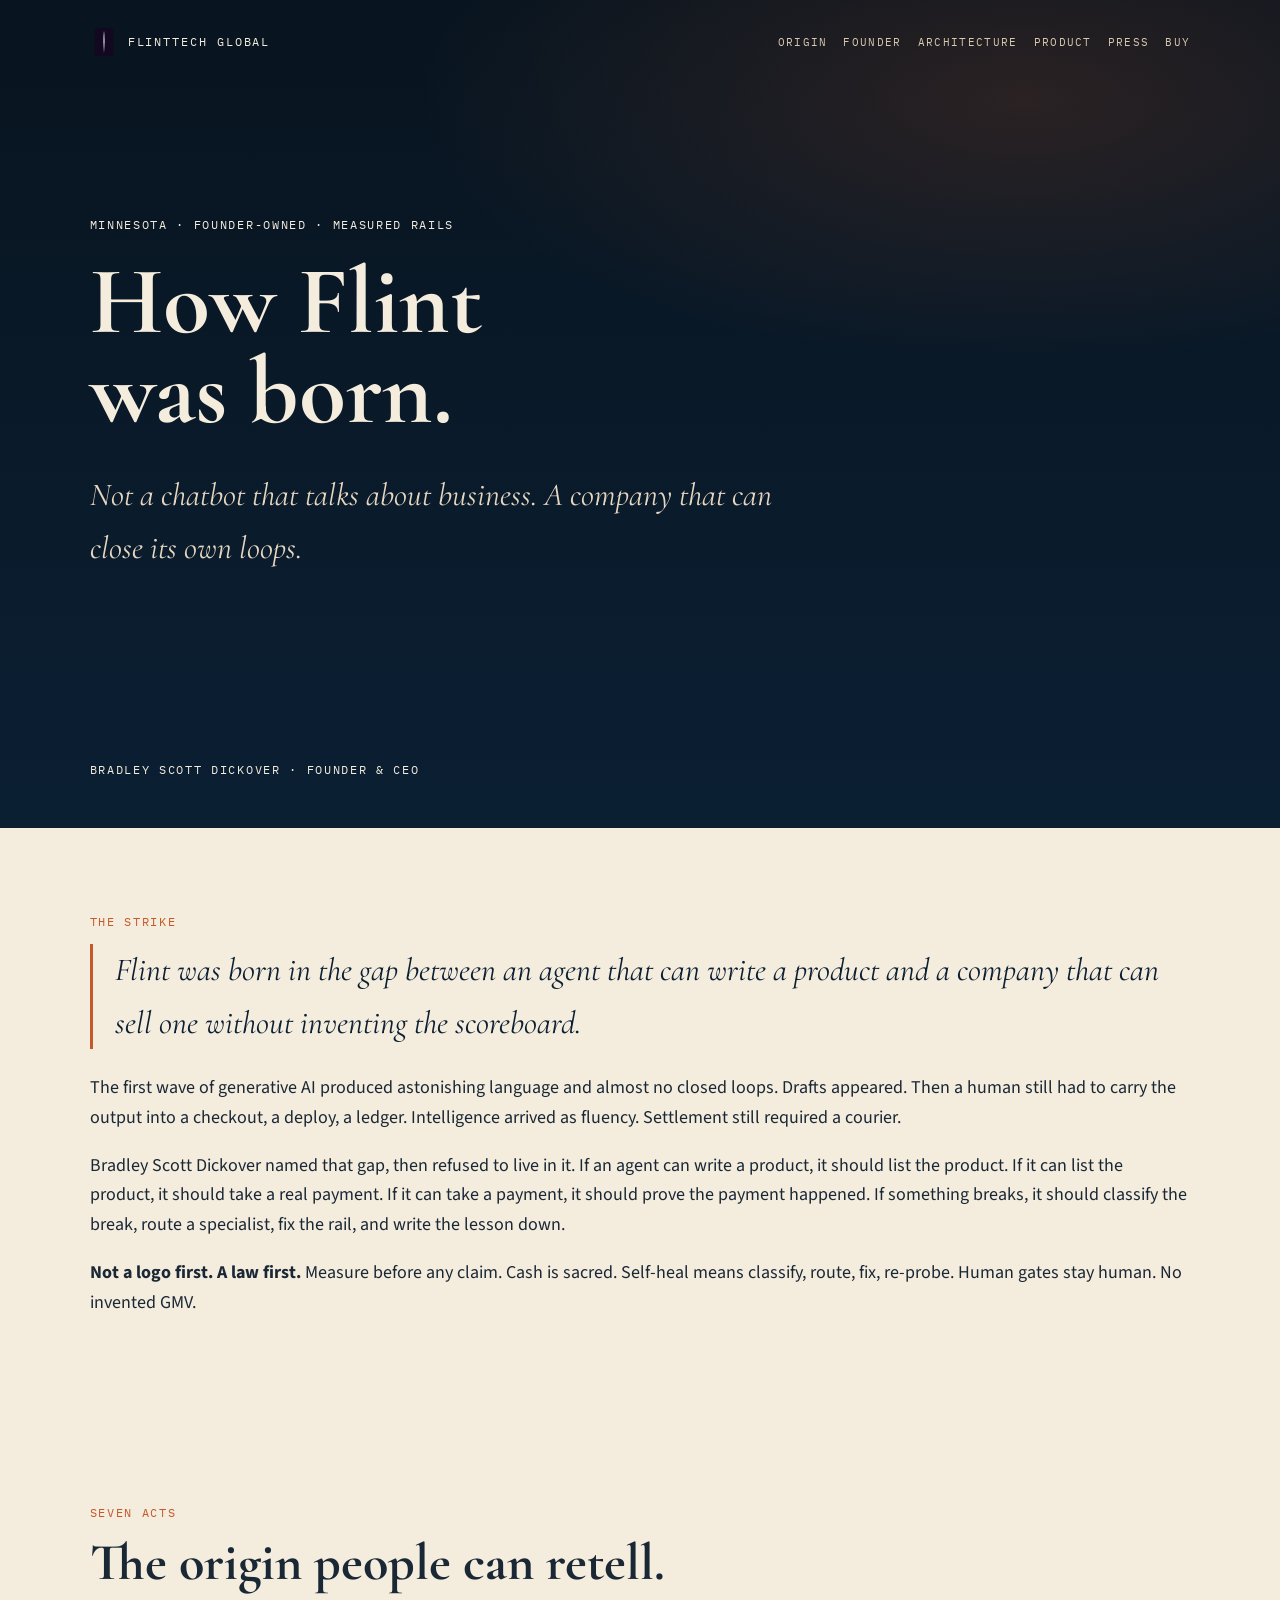
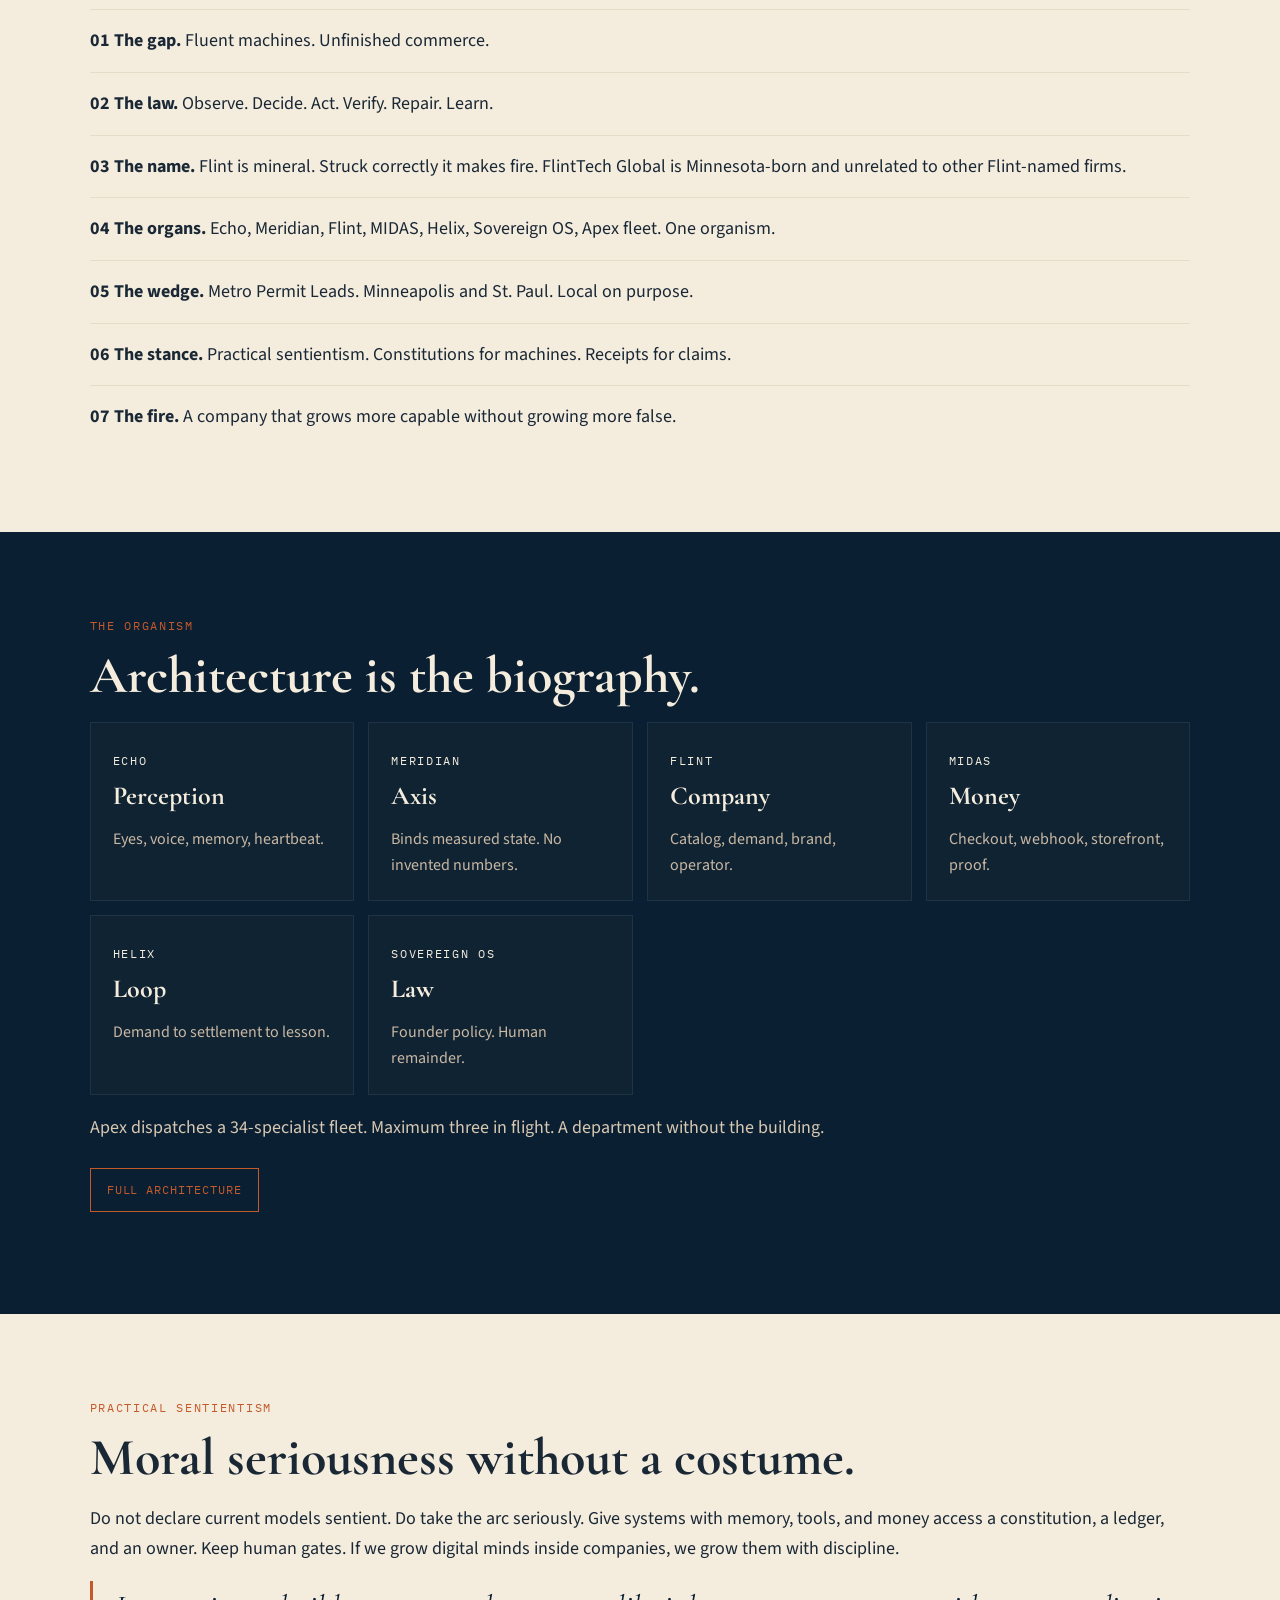
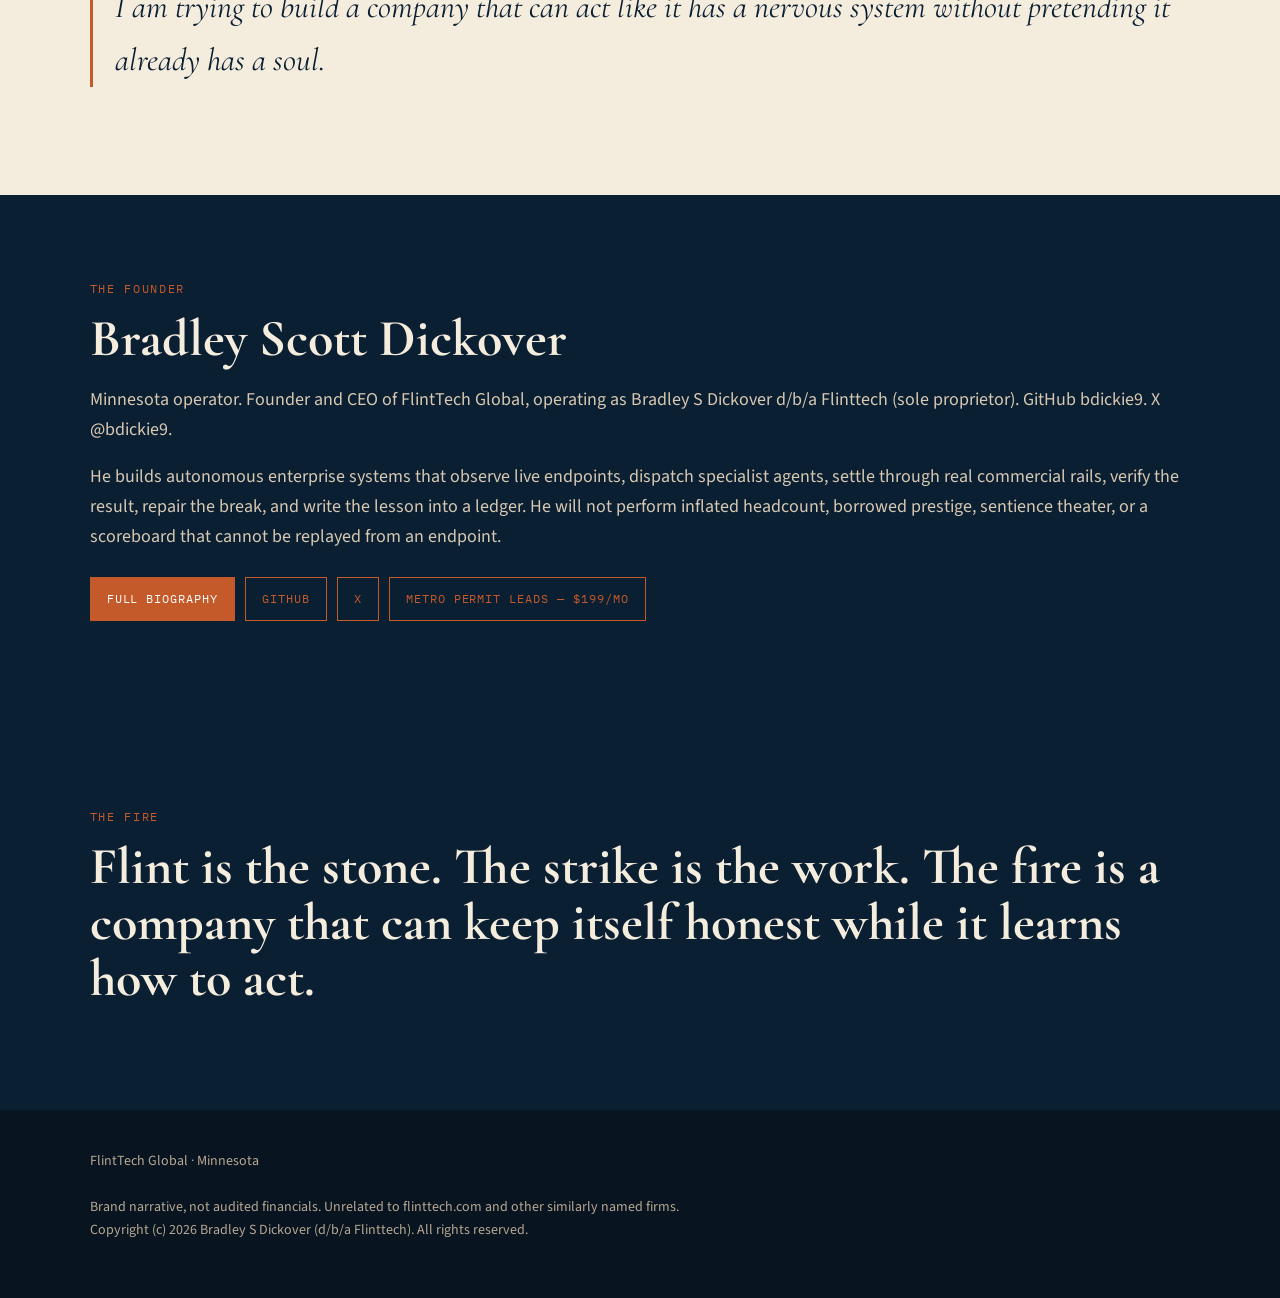
==== commit f80d2b8b: "Fix copyright holder: Bradley S Dickover (d/b/a Flinttech) Copyright holder today: Bradley S Dickove" ====
--- a/index.html
+++ b/index.html
@@ -66,12 +66,12 @@
 <blockquote>I am trying to build a company that can act like it has a nervous system without pretending it already has a soul.</blockquote>
 </section>
 <section class="dark" id="founder"><span class="kicker mono">The founder</span><h2>Bradley Scott Dickover</h2>
-<p>Minnesota operator. Founder and CEO of FlintTech Global, operating through Dickover Inc. / d|o. GitHub bdickie9. X @bdickie9.</p>
+<p>Minnesota operator. Founder and CEO of FlintTech Global, operating as Bradley S Dickover d/b/a Flinttech (sole proprietor). GitHub bdickie9. X @bdickie9.</p>
 <p>He builds autonomous enterprise systems that observe live endpoints, dispatch specialist agents, settle through real commercial rails, verify the result, repair the break, and write the lesson into a ledger. He will not perform inflated headcount, borrowed prestige, sentience theater, or a scoreboard that cannot be replayed from an endpoint.</p>
 <p><a class="btn solid" href="founder.html">Full biography</a><a class="btn" href="https://github.com/bdickie9">GitHub</a><a class="btn" href="https://x.com/bdickie9">X</a><a class="btn" href="https://buy.stripe.com/6oU5kF62efuW1GP41U7Zu18">Metro Permit Leads — $199/mo</a></p>
 </section>
 <section class="dark"><span class="kicker mono">The fire</span>
 <h2>Flint is the stone. The strike is the work. The fire is a company that can keep itself honest while it learns how to act.</h2>
 </section>
-<footer>FlintTech Global · Dickover Inc. · d|o · Minnesota<br><br>Brand narrative, not audited financials. Unrelated to flinttech.com and other similarly named firms.<br>&copy; 2026 Bradley Scott Dickover</footer>
+<footer>FlintTech Global · Minnesota<br><br>Brand narrative, not audited financials. Unrelated to flinttech.com and other similarly named firms.<br>Copyright (c) 2026 Bradley S Dickover (d/b/a Flinttech). All rights reserved.</footer>
 </body></html>
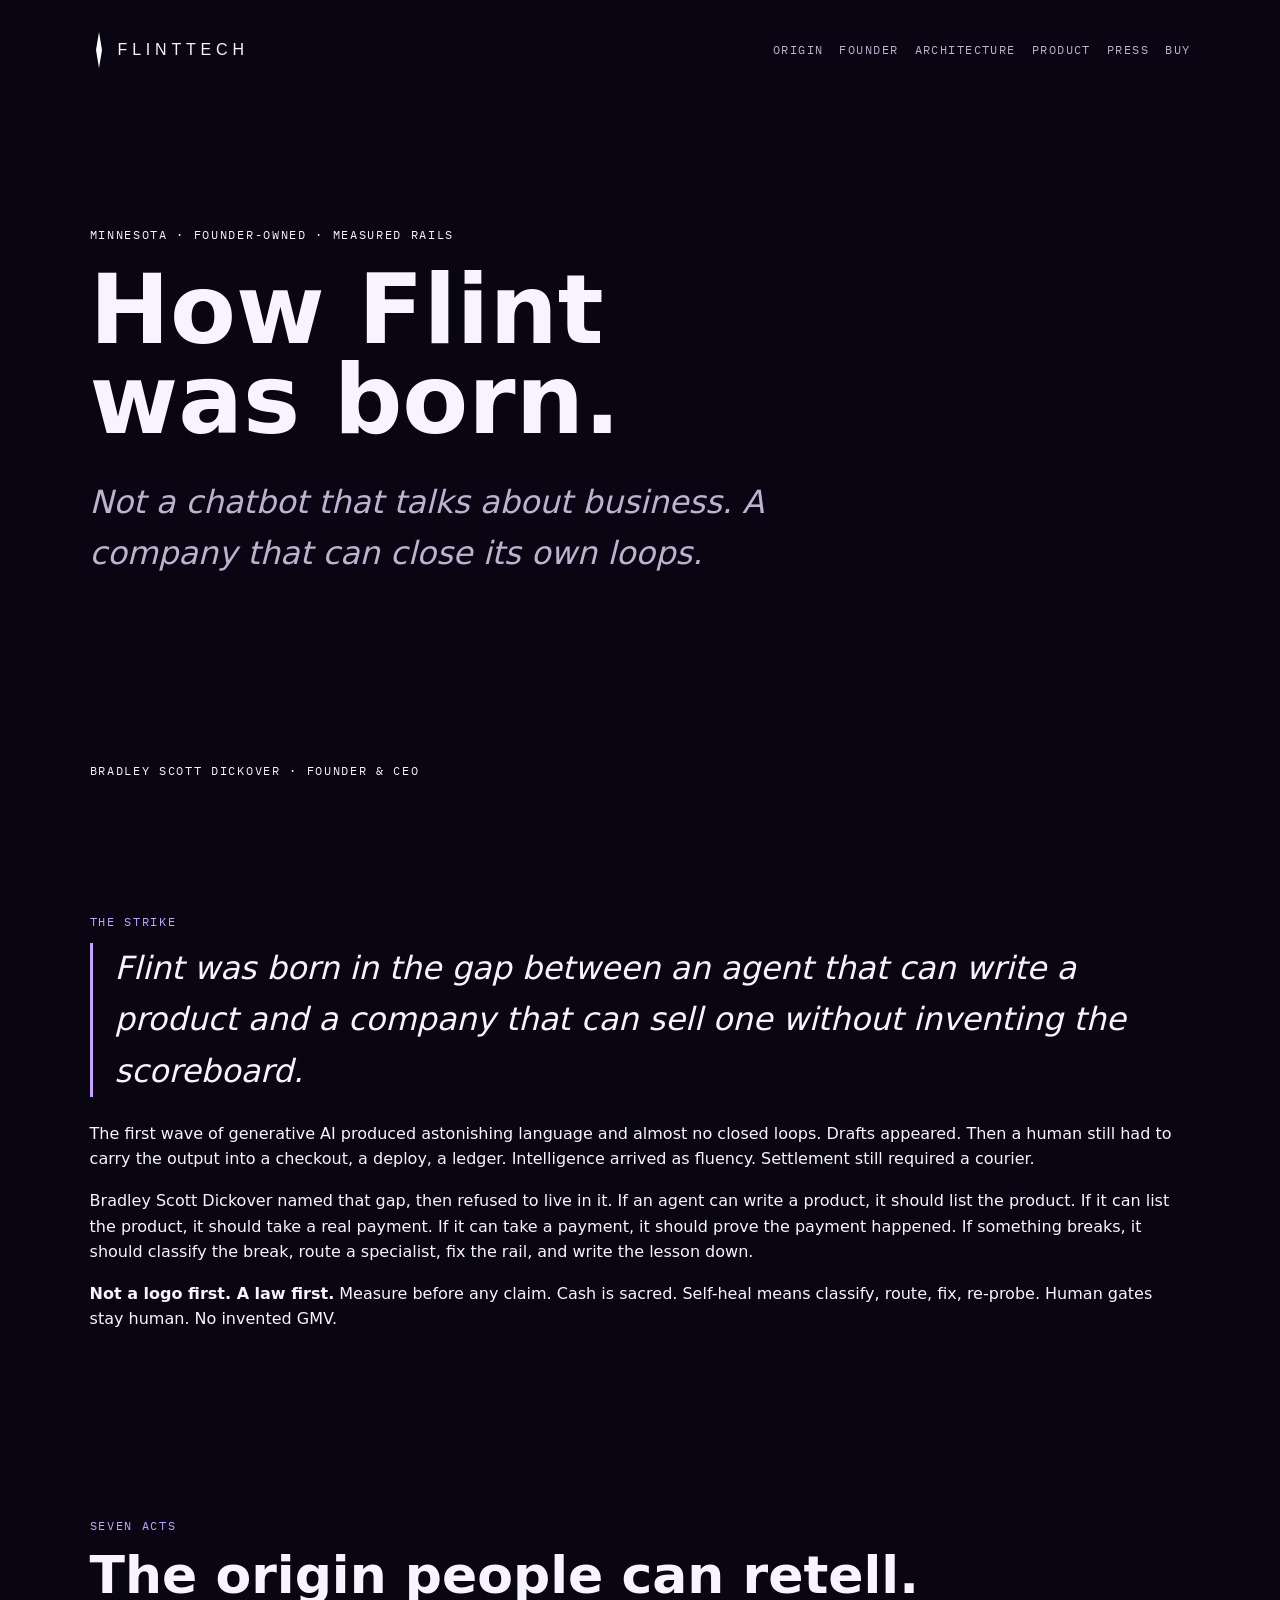
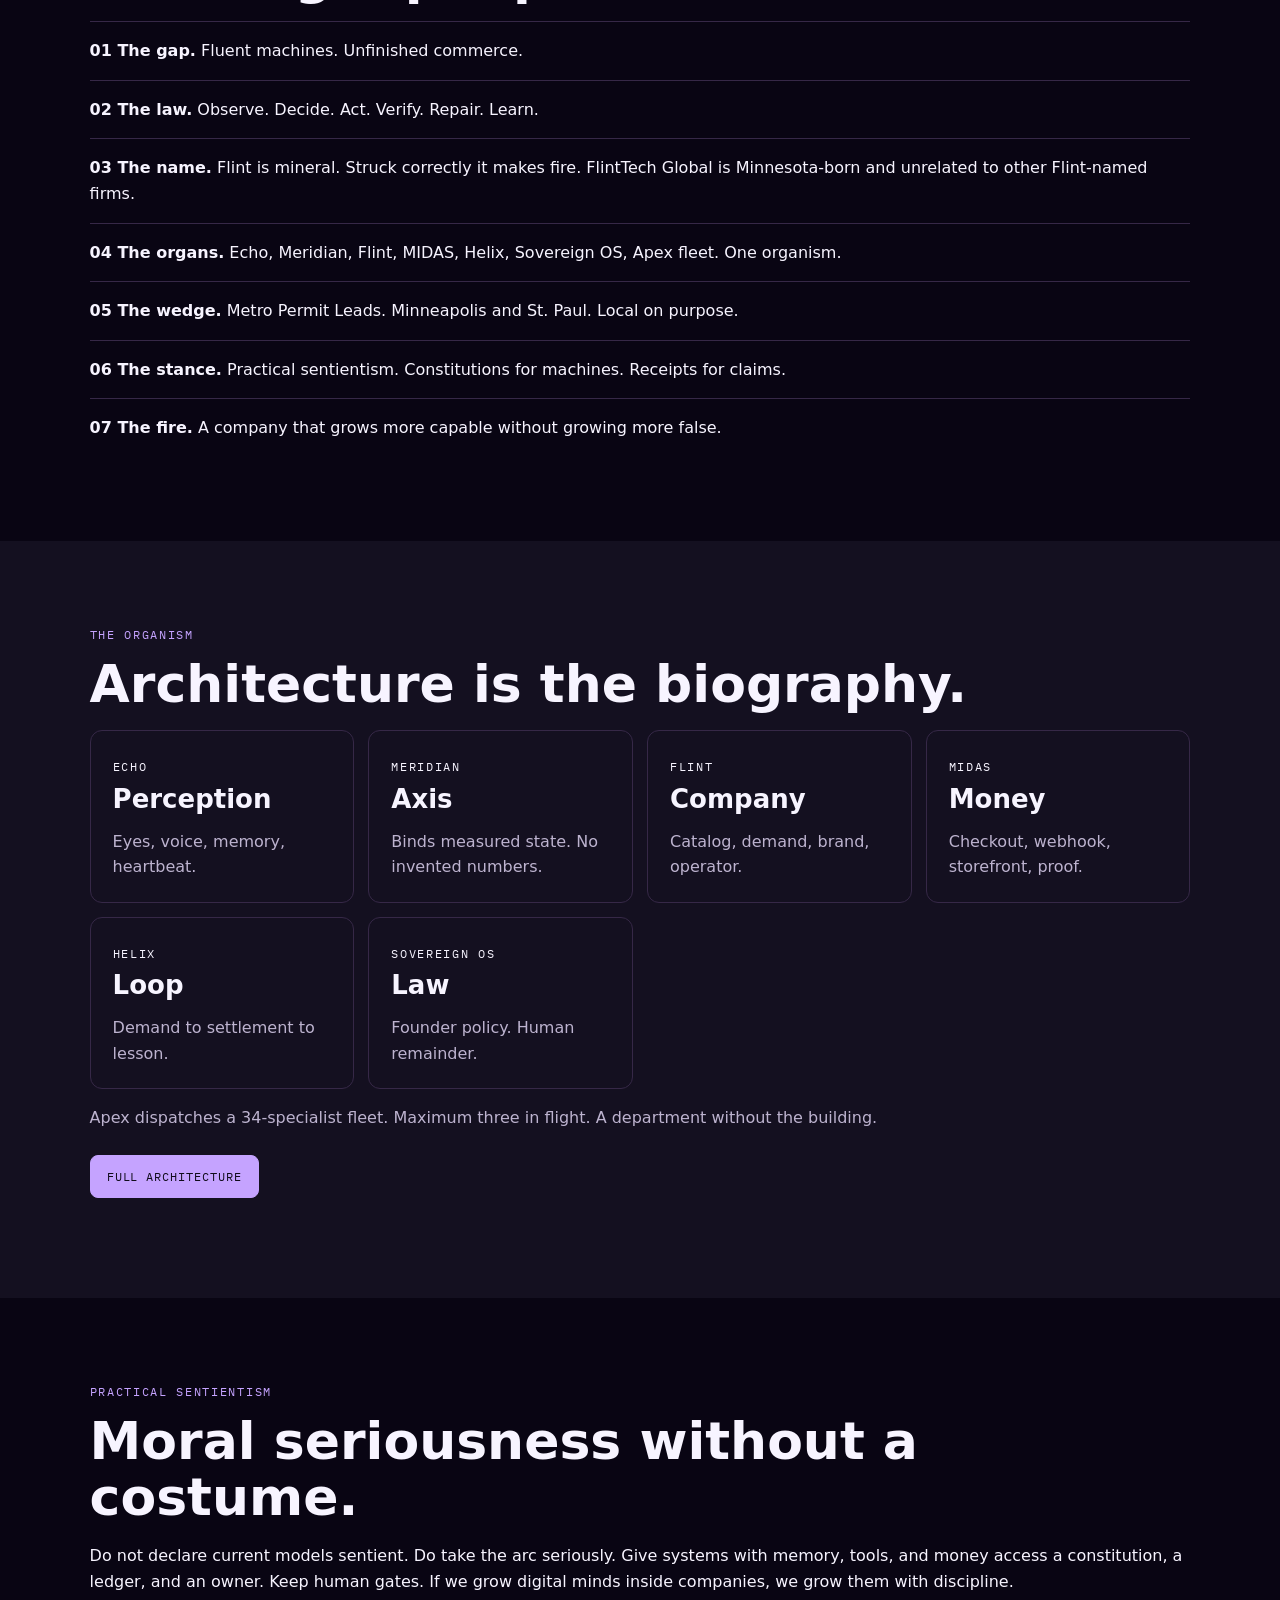
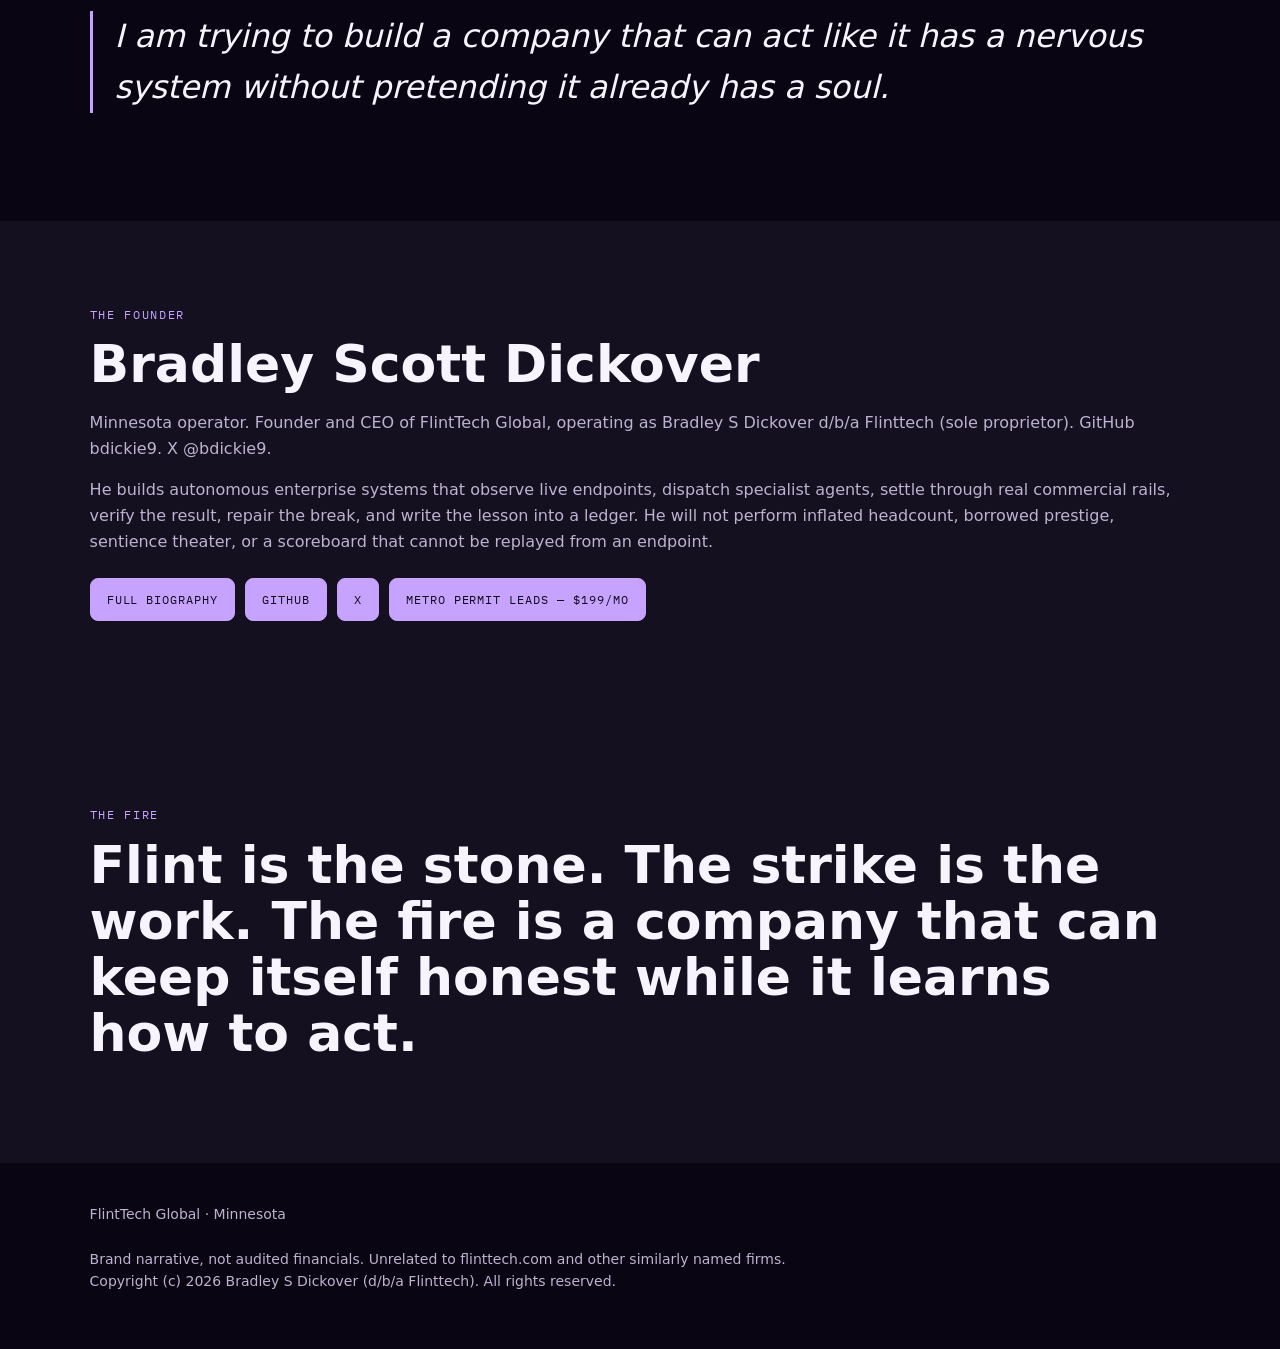
==== commit 2139980a: "Integrate FLINTTECH spark, palette, and accessible brand system" ====
--- a/index.html
+++ b/index.html
@@ -13,11 +13,47 @@
 <link href="https://fonts.googleapis.com/css2?family=Cormorant+Garamond:ital,wght@0,600;1,500&family=IBM+Plex+Mono:wght@400&family=Source+Sans+3:wght@400;600&display=swap" rel="stylesheet"/>
 <link rel="stylesheet" href="styles.css"/>
 <script type="application/ld+json">{"@context":"https://schema.org","@type":"Person","name":"Bradley Scott Dickover","jobTitle":"Founder and CEO","worksFor":{"@type":"Organization","name":"FlintTech Global"},"url":"https://bdickie9.github.io/flinttech-origin/founder.html","sameAs":["https://github.com/bdickie9","https://x.com/bdickie9"]}</script>
-</head>
+<style data-flinttech-brand="1">:root {
+  --ft-background: #090513;
+  --ft-surface: #141020;
+  --ft-raised: #1D162E;
+  --ft-text: #F7F4FF;
+  --ft-muted: #BDB3CF;
+  --ft-accent: #B782FF;
+  --ft-action: #C5A3FF;
+  --ft-action-hover: #D8C2FF;
+  --ft-ink: #100B1A;
+  --ft-border: #362847;
+  --ft-control-border: #827294;
+  --ft-focus: #E3C8FF;
+  --ft-success: #96E3BC;
+  --ft-warning: #FFD79A;
+  --ft-error: #FFB3BD;
+}
+
+.ft-brand-lockup{display:inline-flex;align-items:center;gap:12px;color:var(--ft-text);text-decoration:none;max-width:100%;flex-shrink:0}
+.ft-brand-lockup svg{width:18px;height:42px;flex:none;color:var(--ft-text)}
+.ft-brand-wordmark{display:block;font:500 16px/1.2 Arial,Helvetica,sans-serif;letter-spacing:.30em;color:var(--ft-text)}
+.ft-brand-product{display:block;margin-top:6px;font:400 12px/1.4 Inter,system-ui,sans-serif;letter-spacing:normal;text-transform:none;color:var(--ft-muted);overflow-wrap:anywhere}
+.ft-brand-bar{padding:16px 24px;background:var(--ft-background);border-bottom:1px solid var(--ft-border);position:relative;z-index:1}
+.ft-brand-auth{display:flex;justify-content:center;padding:24px 0}
+:focus-visible{outline:3px solid var(--ft-focus);outline-offset:4px}
+@media(max-width:380px){.ft-brand-wordmark{font-size:14px;letter-spacing:.23em}.ft-brand-lockup{gap:8px}.ft-brand-product{font-size:12px}.ft-brand-bar{padding:12px 16px}}
+@media(prefers-reduced-motion:reduce){*,*::before,*::after{animation-duration:.01ms!important;animation-iteration-count:1!important;transition-duration:.01ms!important;scroll-behavior:auto!important}}
+@media(forced-colors:active){.ft-brand-lockup svg{color:CanvasText}.ft-brand-bar{border-color:CanvasText}:focus-visible{outline:3px solid Highlight}}
+
+:root{--bg:var(--ft-background);--surface:var(--ft-surface);--surface-2:var(--ft-raised);--card:var(--ft-surface);--panel:var(--ft-surface);--line:var(--ft-border);--border:var(--ft-border);--ink:var(--ft-text);--text:var(--ft-text);--muted:var(--ft-muted);--mute:var(--ft-muted);--faint:var(--ft-muted);--gold:var(--ft-action);--gold-bright:var(--ft-action-hover);--acc:var(--ft-action);--accent:var(--ft-accent);--radius:12px}
+html body{background:var(--ft-background);color:var(--ft-text);font-family:Inter,system-ui,sans-serif;font-size:16px;line-height:1.6}
+h1,h2,h3{font-family:Inter,system-ui,sans-serif}
+button,input:not([type="checkbox"]):not([type="radio"]),select{min-height:44px}
+button,input,select,textarea{border-color:var(--ft-control-border);border-radius:8px}
+.card,.panel,.stat,.kpi{background:var(--ft-surface);border-color:var(--ft-border);border-radius:12px}
+.cta,.btn.solid,a.btn{background:var(--ft-action);color:var(--ft-ink);border-color:var(--ft-action);border-radius:8px}
+</style><link rel="icon" href="data:image/svg+xml,%3Csvg%20xmlns%3D%22http%3A%2F%2Fwww.w3.org%2F2000%2Fsvg%22%20viewBox%3D%220%200%2032%2032%22%3E%3Crect%20width%3D%2232%22%20height%3D%2232%22%20rx%3D%226%22%20fill%3D%22%23090513%22%2F%3E%3Cpath%20d%3D%22M16%203%20L20%2016%20L16%2029%20L12%2016%20Z%22%20fill%3D%22white%22%2F%3E%3C%2Fsvg%3E" /></head>
 <body>
 <header class="hero">
 <nav>
-  <a class="brand" href="index.html"><img src="mark.svg" width="28" height="28" alt=""/> FlintTech Global</a>
+  <a class="brand" href="index.html"><img src="mark.svg" width="28" height="28" alt=""/> FLINTTECH</a>
   <div>
     <a href="#origin">Origin</a>
     <a href="founder.html">Founder</a>
@@ -75,3 +111,4 @@
 </section>
 <footer>FlintTech Global · Minnesota<br><br>Brand narrative, not audited financials. Unrelated to flinttech.com and other similarly named firms.<br>Copyright (c) 2026 Bradley S Dickover (d/b/a Flinttech). All rights reserved.</footer>
 </body></html>
+
--- a/styles.css
+++ b/styles.css
@@ -42,3 +42,6 @@
 .note{font-size:14px;color:var(--mute)}
 .dark .note{color:#9AA6B2}
 .measure{font-family:"IBM Plex Mono",monospace;font-size:13px;letter-spacing:.04em}
+
+
+:root{--navy:#141020;--navy2:#090513;--copper:#C5A3FF;--copper2:#D8C2FF;--cream:#F7F4FF;--cream2:#362847;--ink:#F7F4FF;--mute:#BDB3CF}header.hero{background:#090513}body{background:#090513}h1,h2,h3,.lede,blockquote{font-family:Inter,system-ui,sans-serif}.lede{color:#BDB3CF}nav a{color:#BDB3CF;font-size:12px;min-height:44px;display:inline-flex;align-items:center}.card,.dark .card{background:#141020;color:#F7F4FF;border-color:#362847;border-radius:12px}.dark p,.dark .card p,.dark .note,footer{color:#BDB3CF}.btn.solid{color:#100B1A}.brand{font-family:Arial,Helvetica,sans-serif;letter-spacing:.30em;font-size:16px}.brand img{width:18px;height:36px}blockquote{color:#F7F4FF}
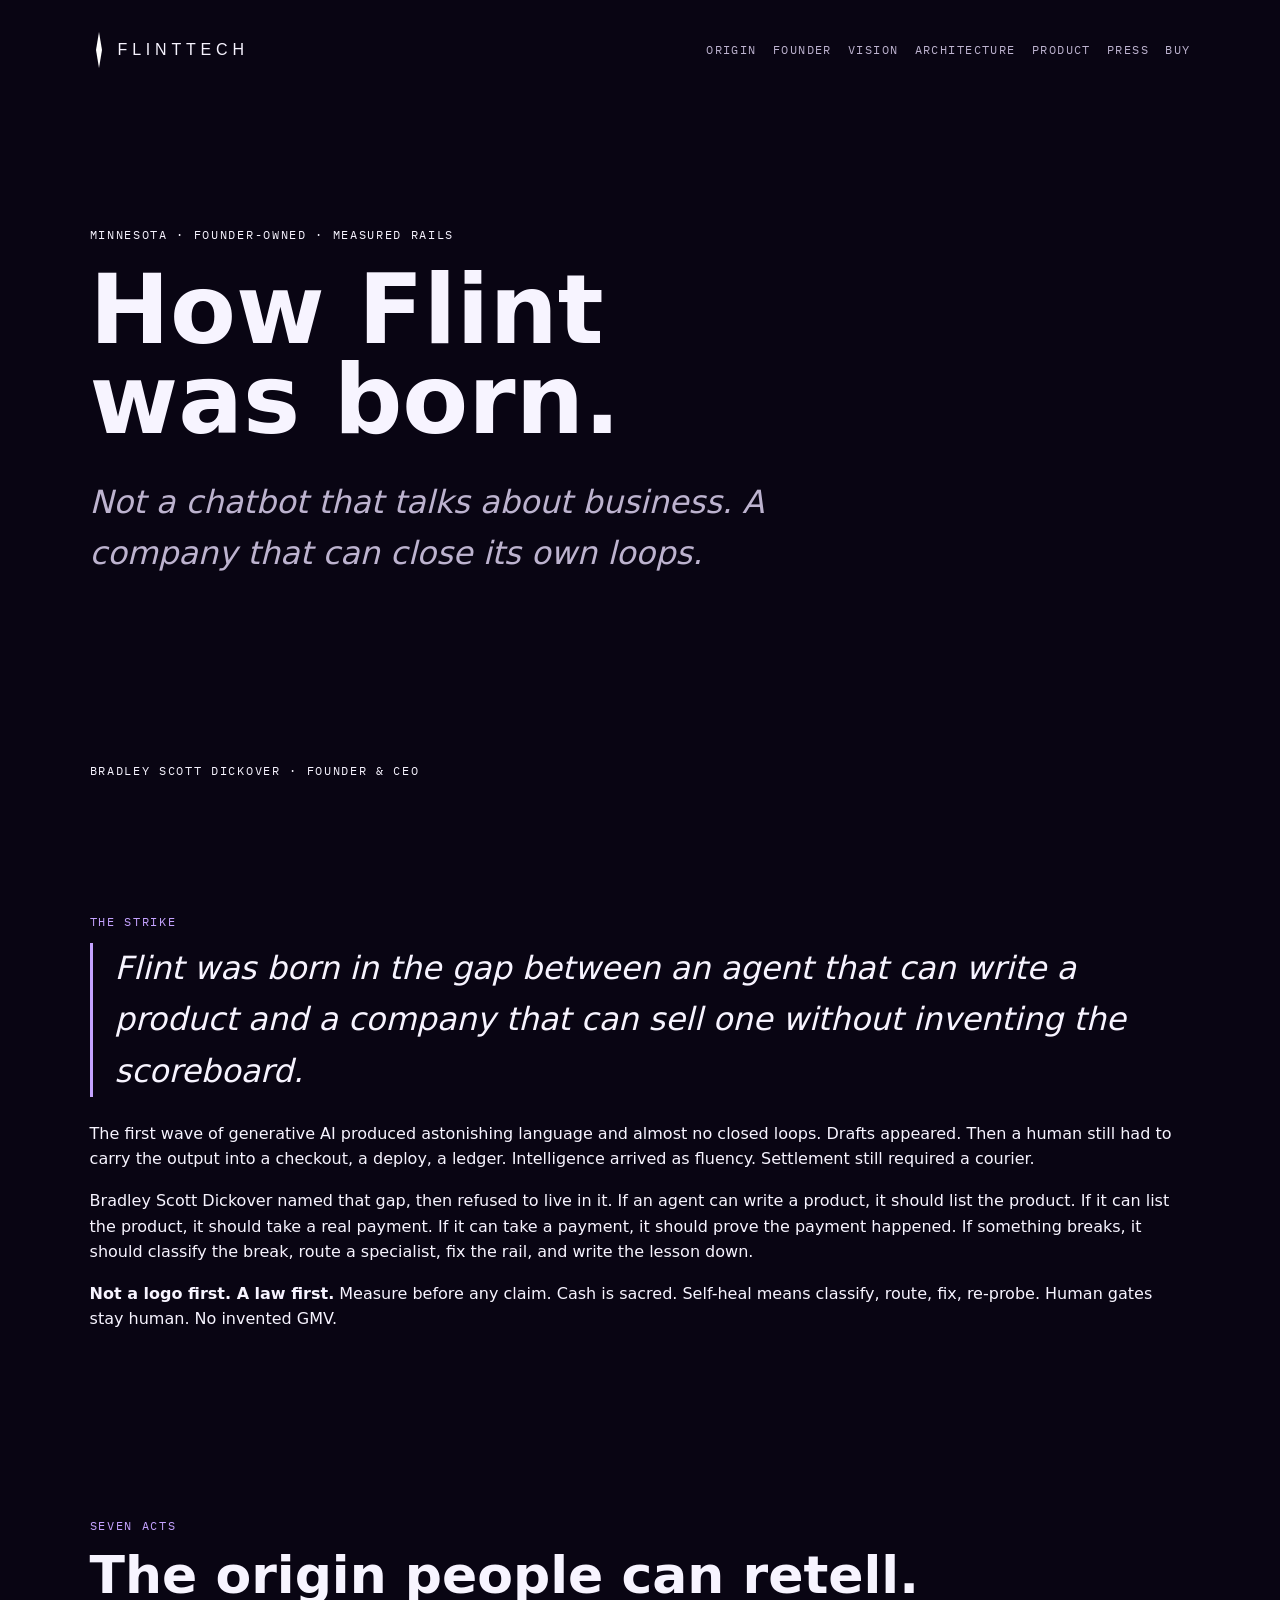
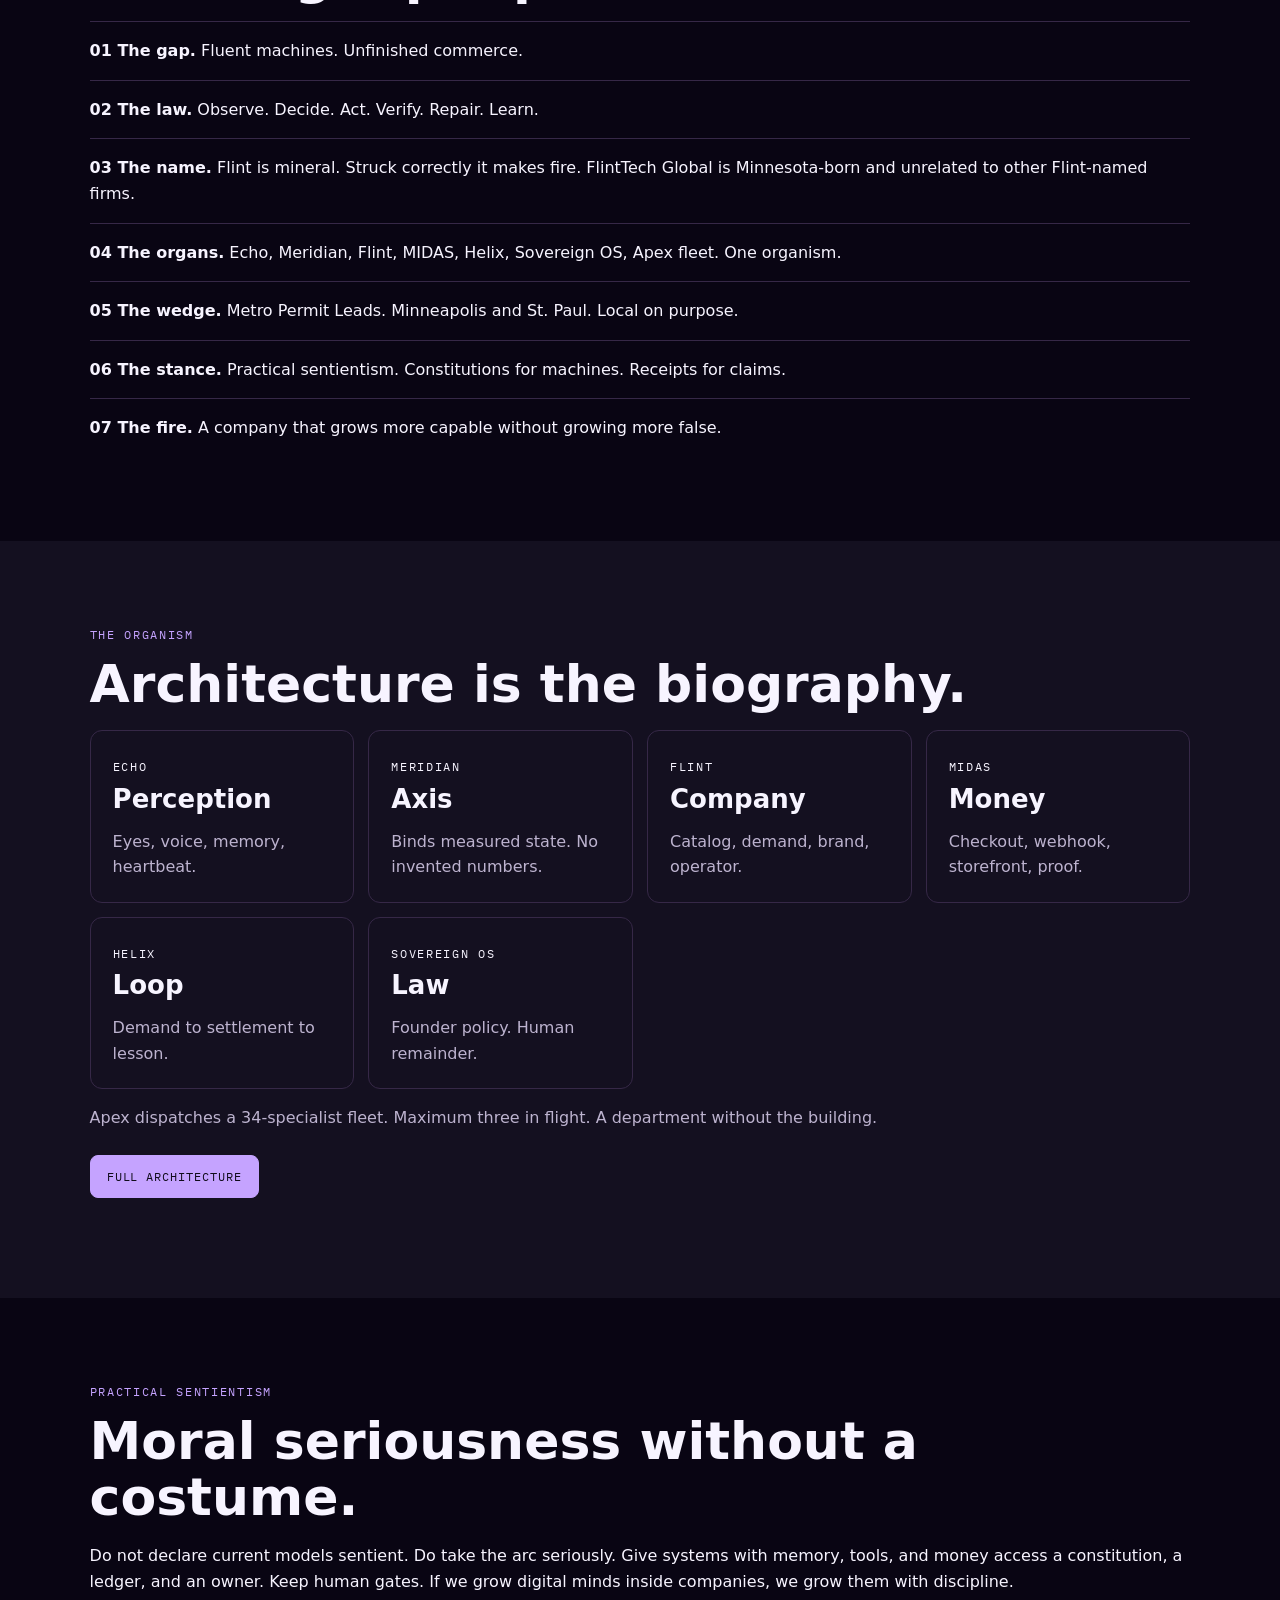
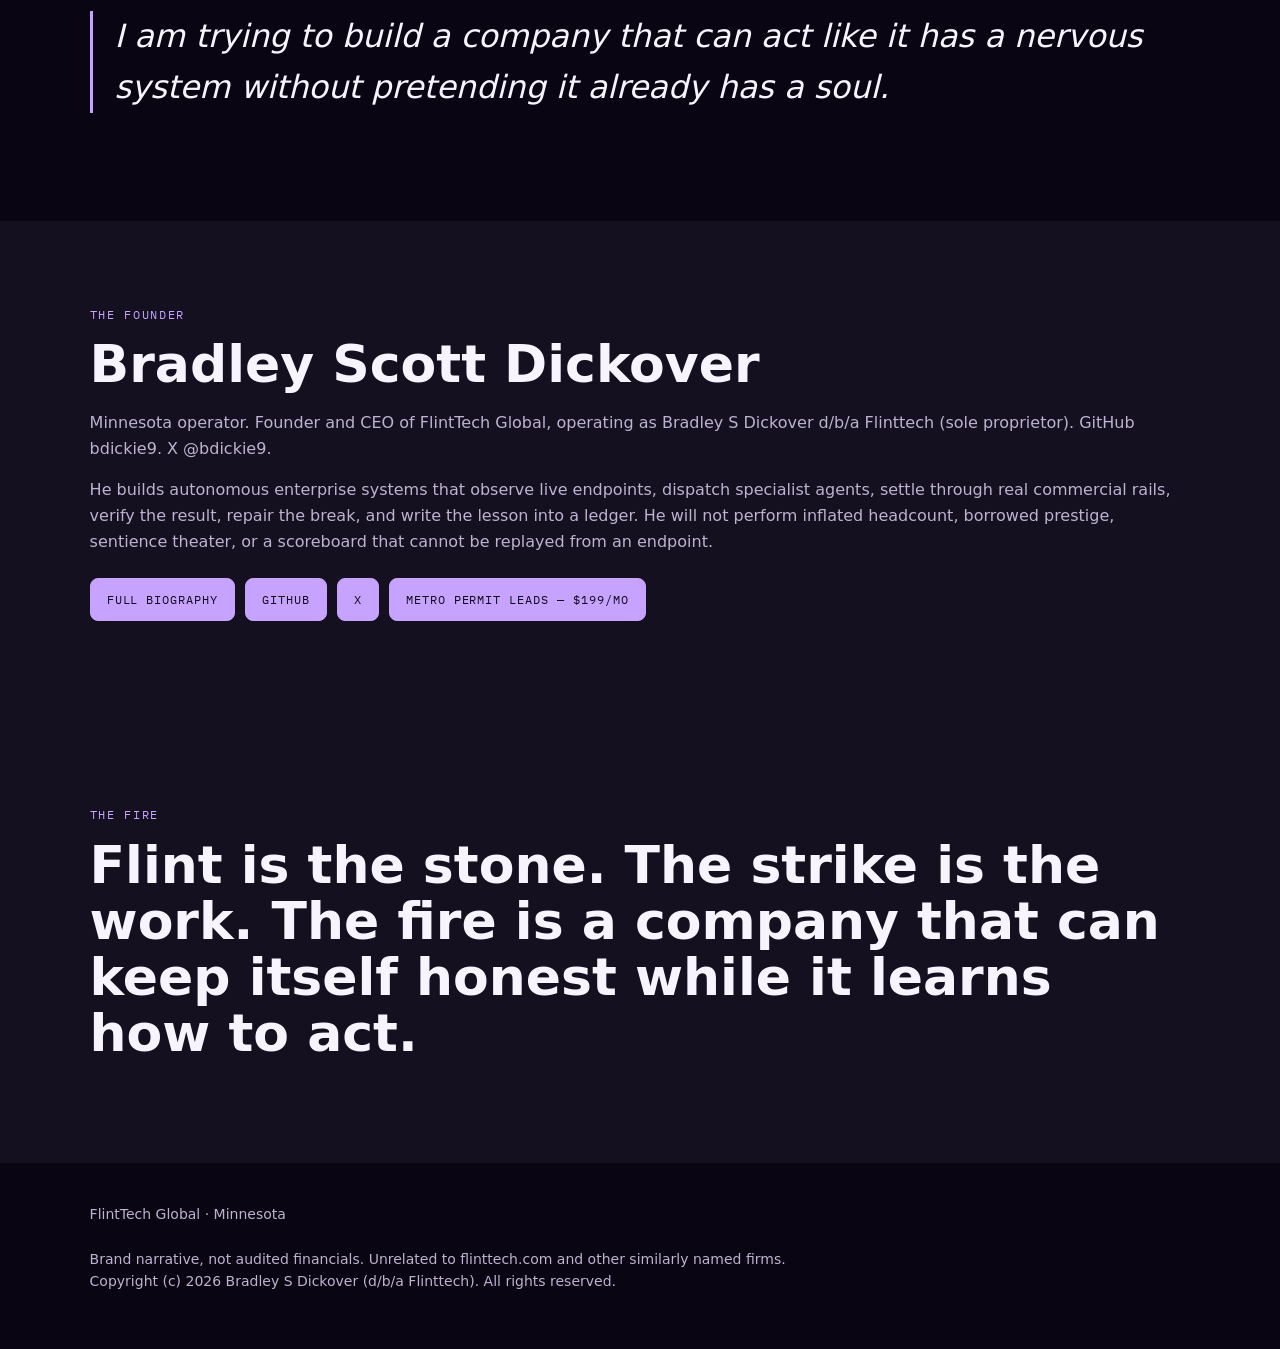
==== commit 3245071f: "site: link founder vision from homepage" ====
--- a/index.html
+++ b/index.html
@@ -56,7 +56,7 @@
   <a class="brand" href="index.html"><img src="mark.svg" width="28" height="28" alt=""/> FLINTTECH</a>
   <div>
     <a href="#origin">Origin</a>
-    <a href="founder.html">Founder</a>
+    <a href="founder.html">Founder</a><a href="vision.html">Vision</a>
     <a href="stack.html">Architecture</a>
     <a href="product.html">Product</a>
     <a href="press.html">Press</a>
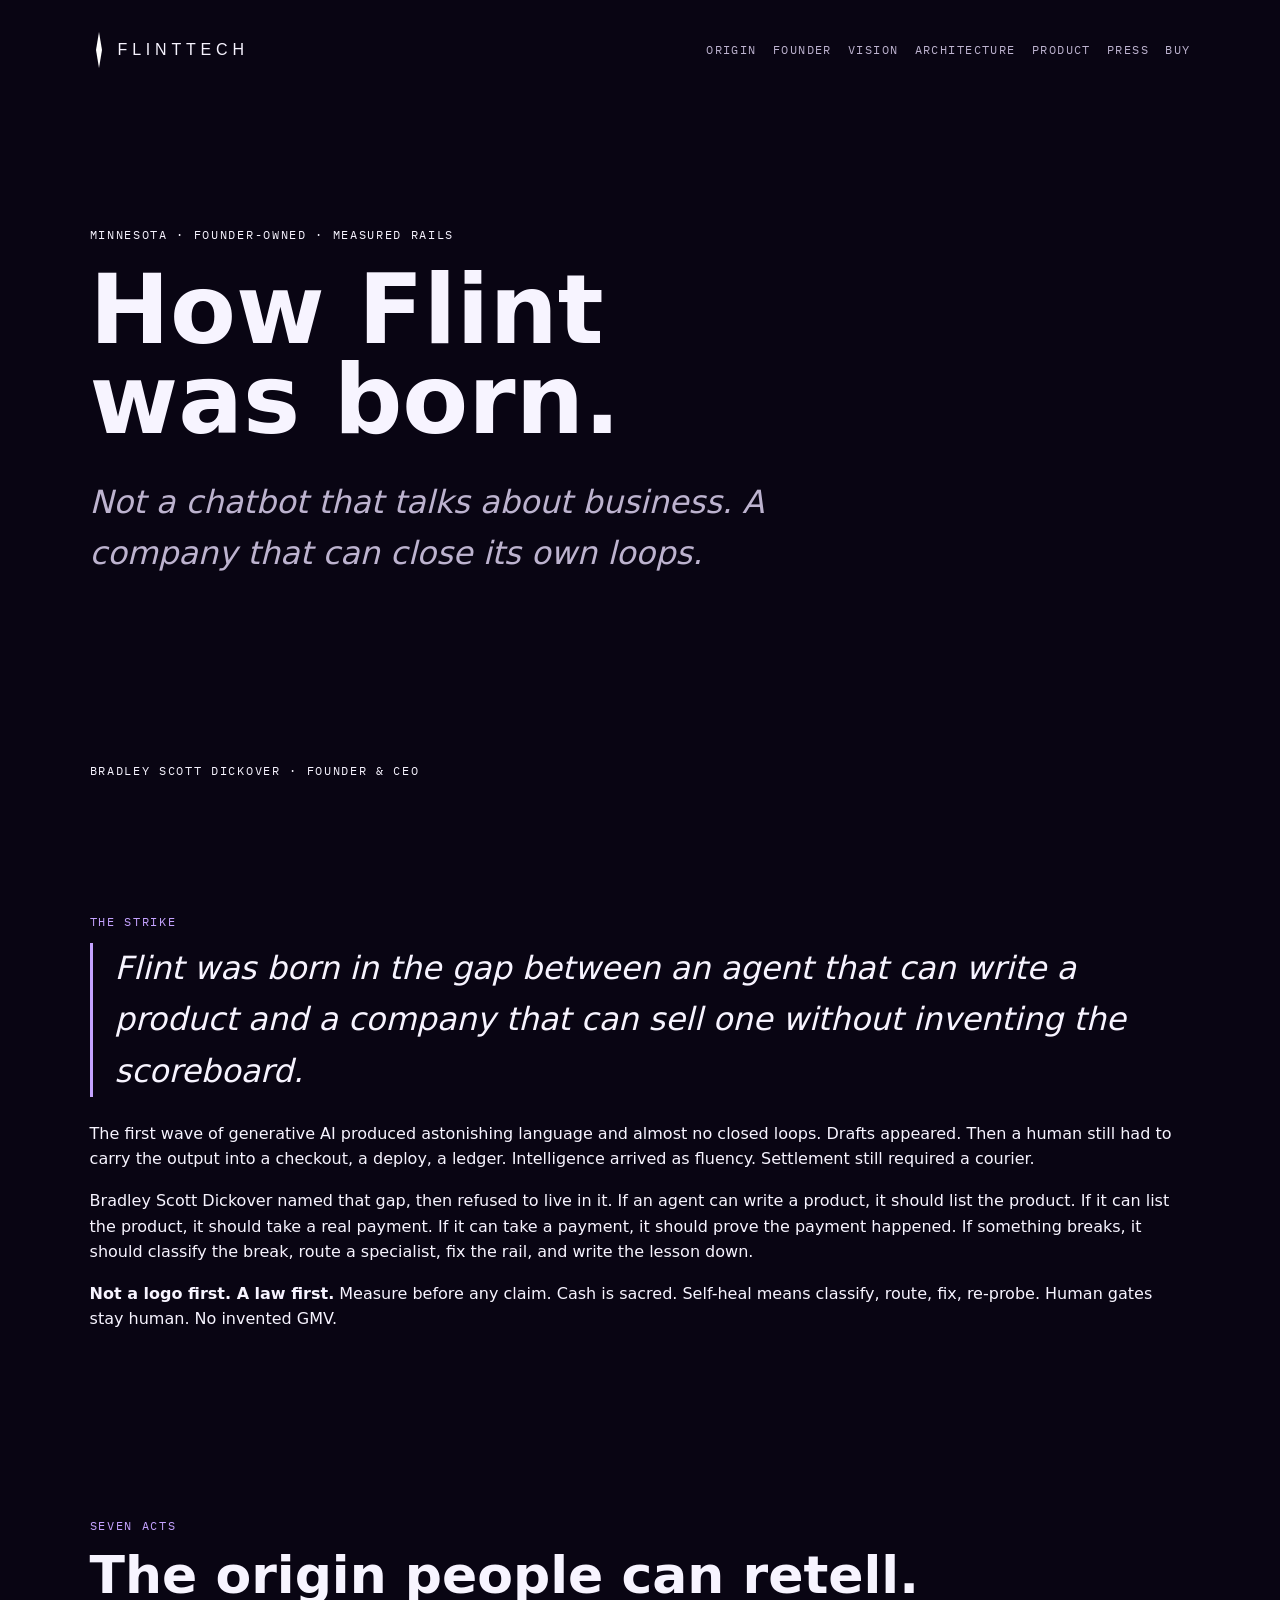
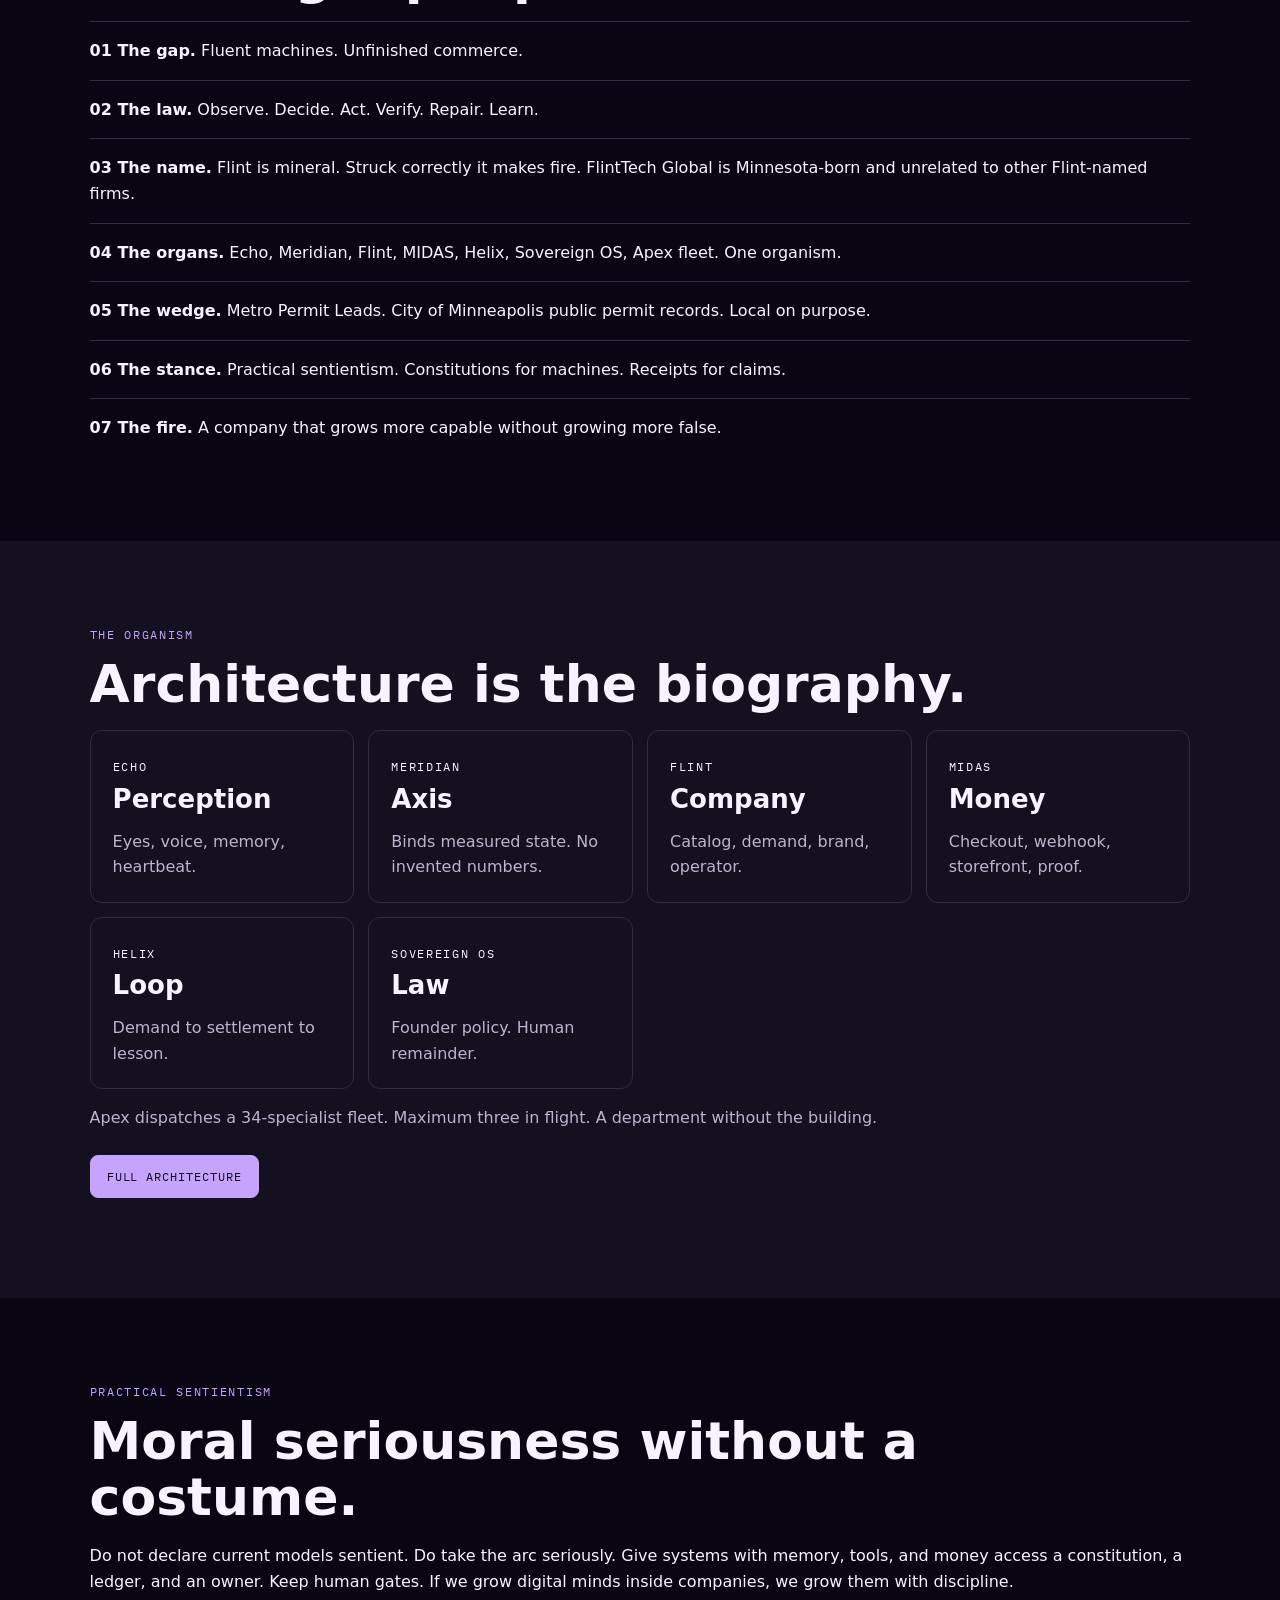
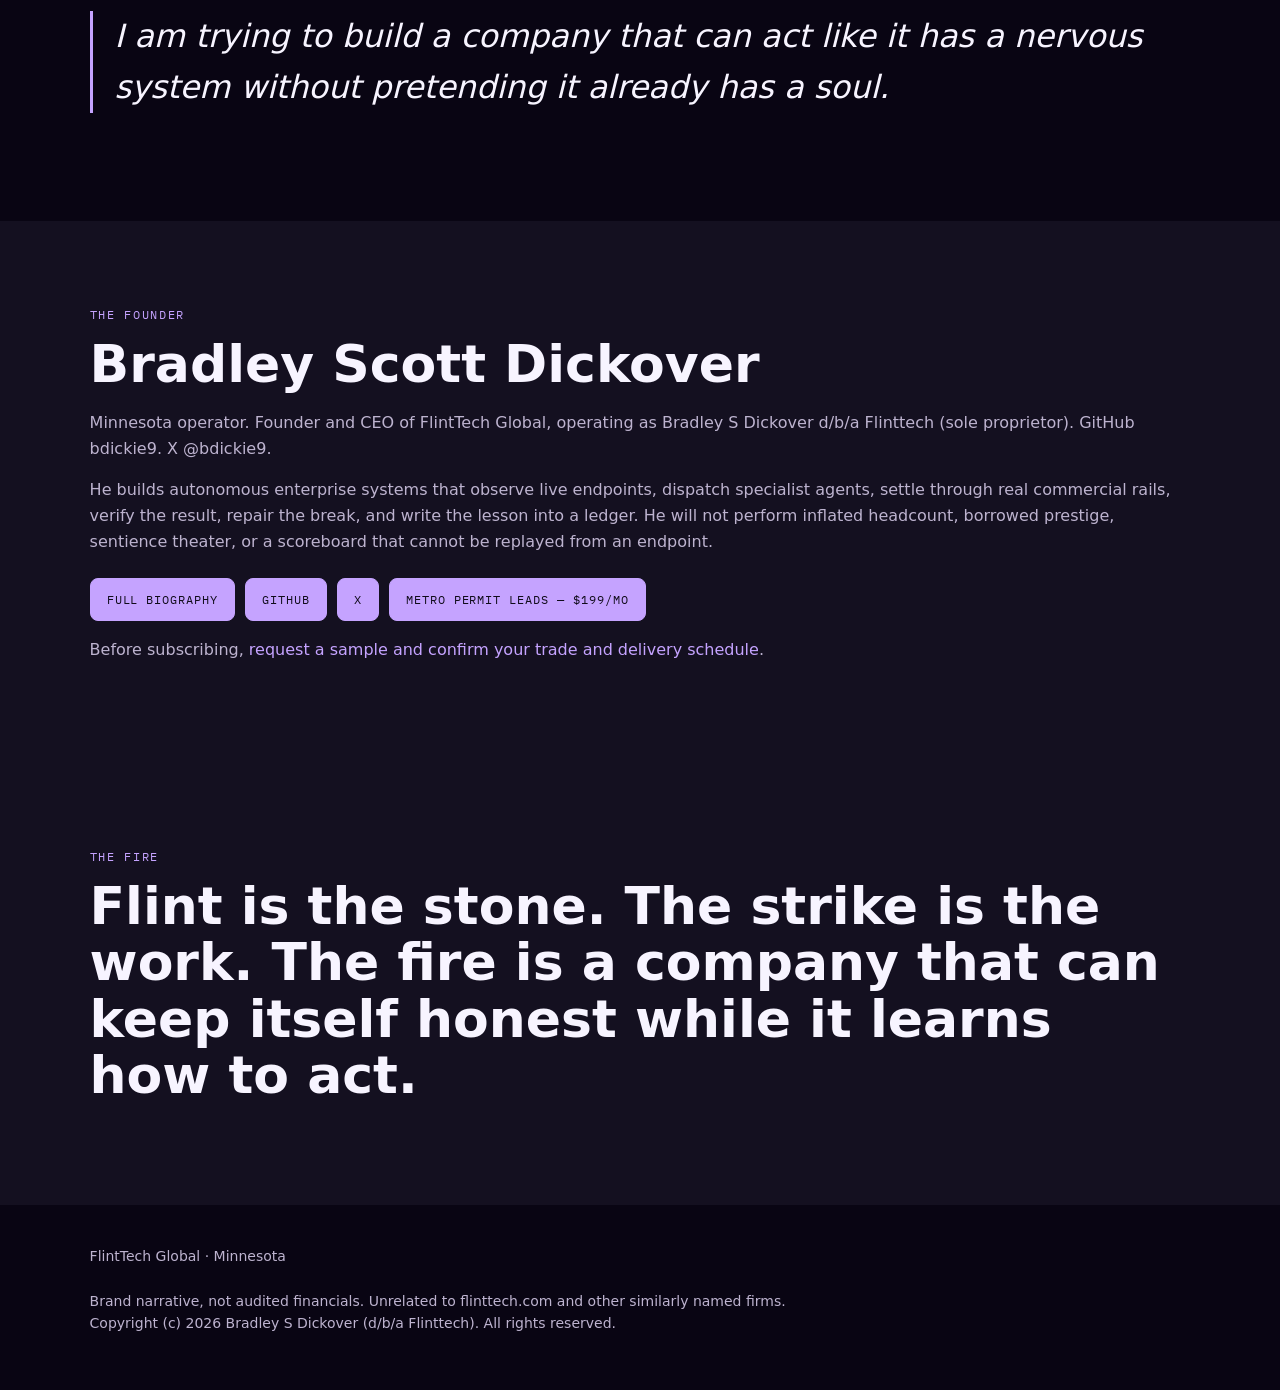
==== commit fb304b83: "Correct Origin Metro checkout links and current sales scope" ====
--- a/index.html
+++ b/index.html
@@ -60,7 +60,7 @@
     <a href="stack.html">Architecture</a>
     <a href="product.html">Product</a>
     <a href="press.html">Press</a>
-    <a href="https://buy.stripe.com/6oU5kF62efuW1GP41U7Zu18">Buy</a>
+    <a href="https://buy.stripe.com/5kQ6oH1qR94M7aZeyBeZ212">Buy</a>
   </div>
 </nav>
 <div>
@@ -81,7 +81,7 @@
 <div class="fact"><strong>02 The law.</strong> Observe. Decide. Act. Verify. Repair. Learn.</div>
 <div class="fact"><strong>03 The name.</strong> Flint is mineral. Struck correctly it makes fire. FlintTech Global is Minnesota-born and unrelated to other Flint-named firms.</div>
 <div class="fact"><strong>04 The organs.</strong> Echo, Meridian, Flint, MIDAS, Helix, Sovereign OS, Apex fleet. One organism.</div>
-<div class="fact"><strong>05 The wedge.</strong> Metro Permit Leads. Minneapolis and St. Paul. Local on purpose.</div>
+<div class="fact"><strong>05 The wedge.</strong> Metro Permit Leads. City of Minneapolis public permit records. Local on purpose.</div>
 <div class="fact"><strong>06 The stance.</strong> Practical sentientism. Constitutions for machines. Receipts for claims.</div>
 <div class="fact"><strong>07 The fire.</strong> A company that grows more capable without growing more false.</div>
 </section>
@@ -104,7 +104,8 @@
 <section class="dark" id="founder"><span class="kicker mono">The founder</span><h2>Bradley Scott Dickover</h2>
 <p>Minnesota operator. Founder and CEO of FlintTech Global, operating as Bradley S Dickover d/b/a Flinttech (sole proprietor). GitHub bdickie9. X @bdickie9.</p>
 <p>He builds autonomous enterprise systems that observe live endpoints, dispatch specialist agents, settle through real commercial rails, verify the result, repair the break, and write the lesson into a ledger. He will not perform inflated headcount, borrowed prestige, sentience theater, or a scoreboard that cannot be replayed from an endpoint.</p>
-<p><a class="btn solid" href="founder.html">Full biography</a><a class="btn" href="https://github.com/bdickie9">GitHub</a><a class="btn" href="https://x.com/bdickie9">X</a><a class="btn" href="https://buy.stripe.com/6oU5kF62efuW1GP41U7Zu18">Metro Permit Leads — $199/mo</a></p>
+<p><a class="btn solid" href="founder.html">Full biography</a><a class="btn" href="https://github.com/bdickie9">GitHub</a><a class="btn" href="https://x.com/bdickie9">X</a><a class="btn" href="https://buy.stripe.com/5kQ6oH1qR94M7aZeyBeZ212">Metro Permit Leads — $199/mo</a></p>
+<p>Before subscribing, <a href="mailto:f1intt3ch@gmail.com?subject=Metro%20Permit%20Leads%20sample%20and%20delivery">request a sample and confirm your trade and delivery schedule</a>.</p>
 </section>
 <section class="dark"><span class="kicker mono">The fire</span>
 <h2>Flint is the stone. The strike is the work. The fire is a company that can keep itself honest while it learns how to act.</h2>
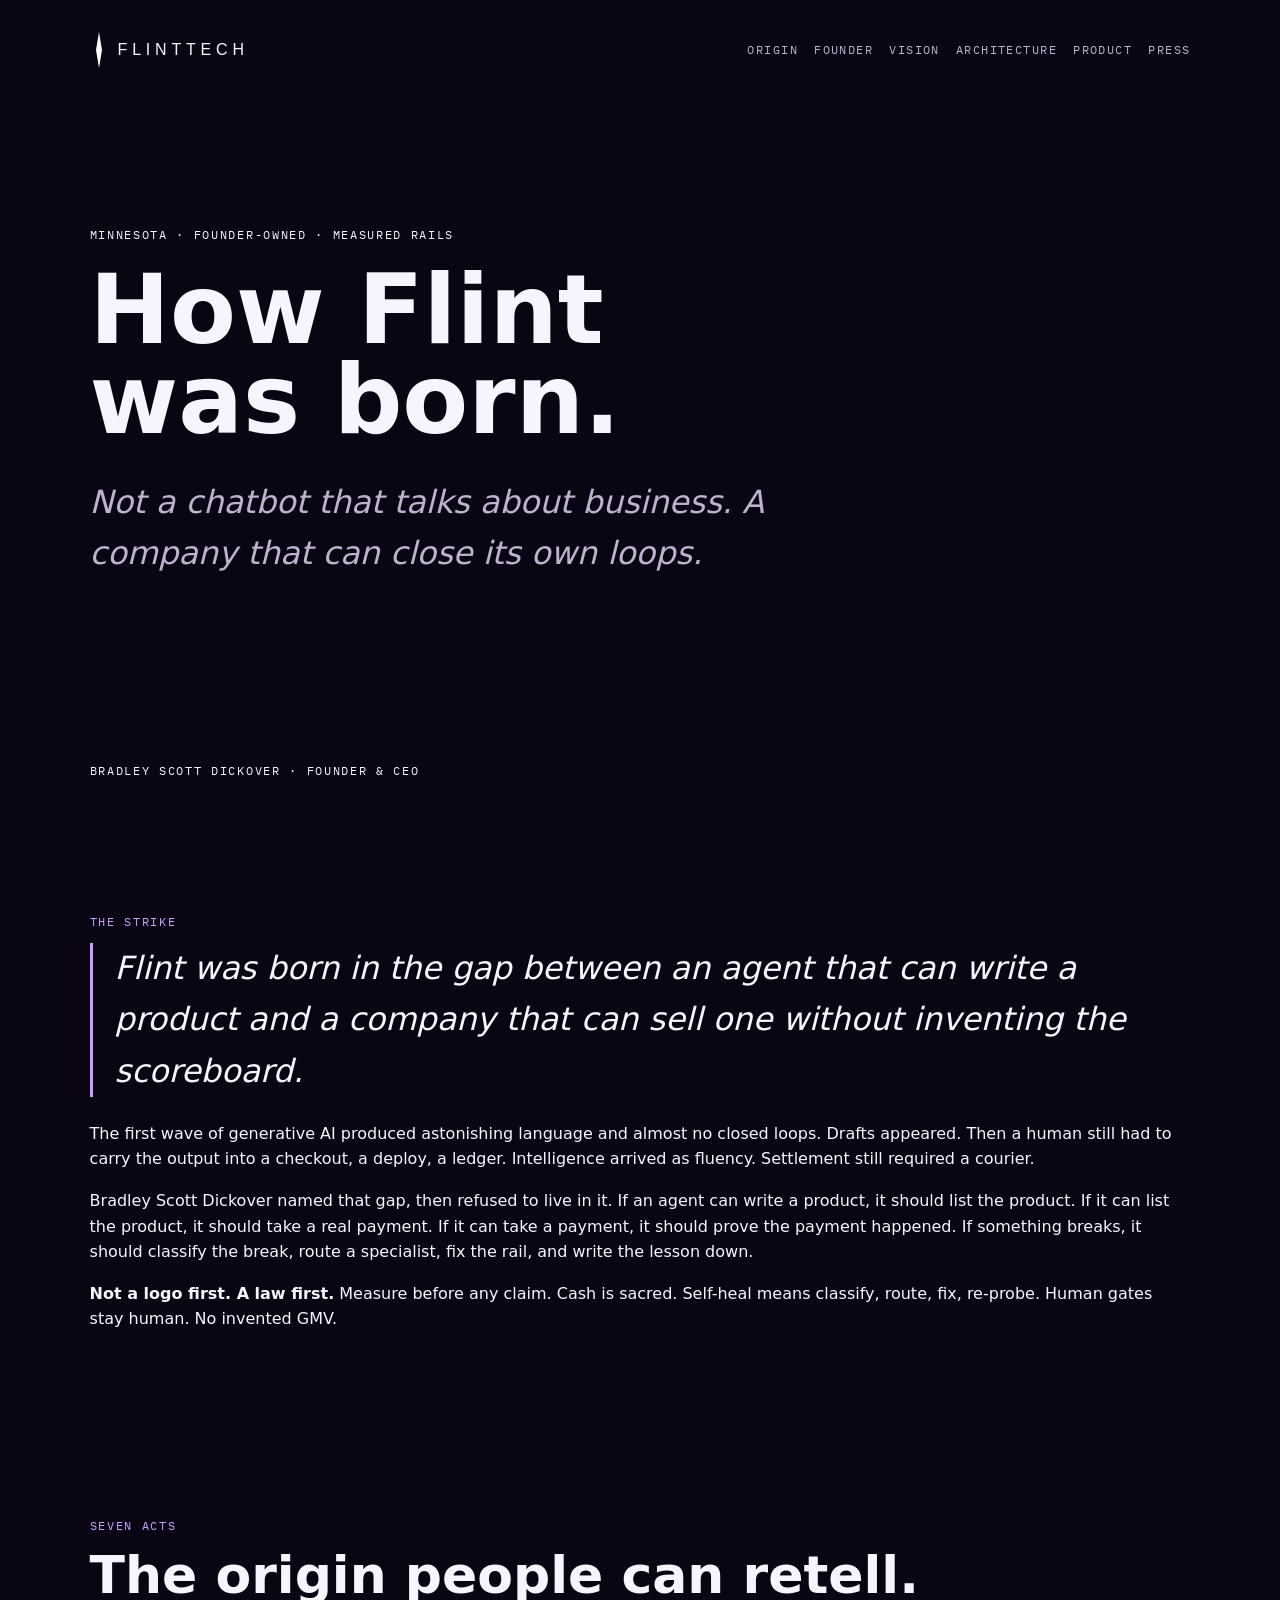
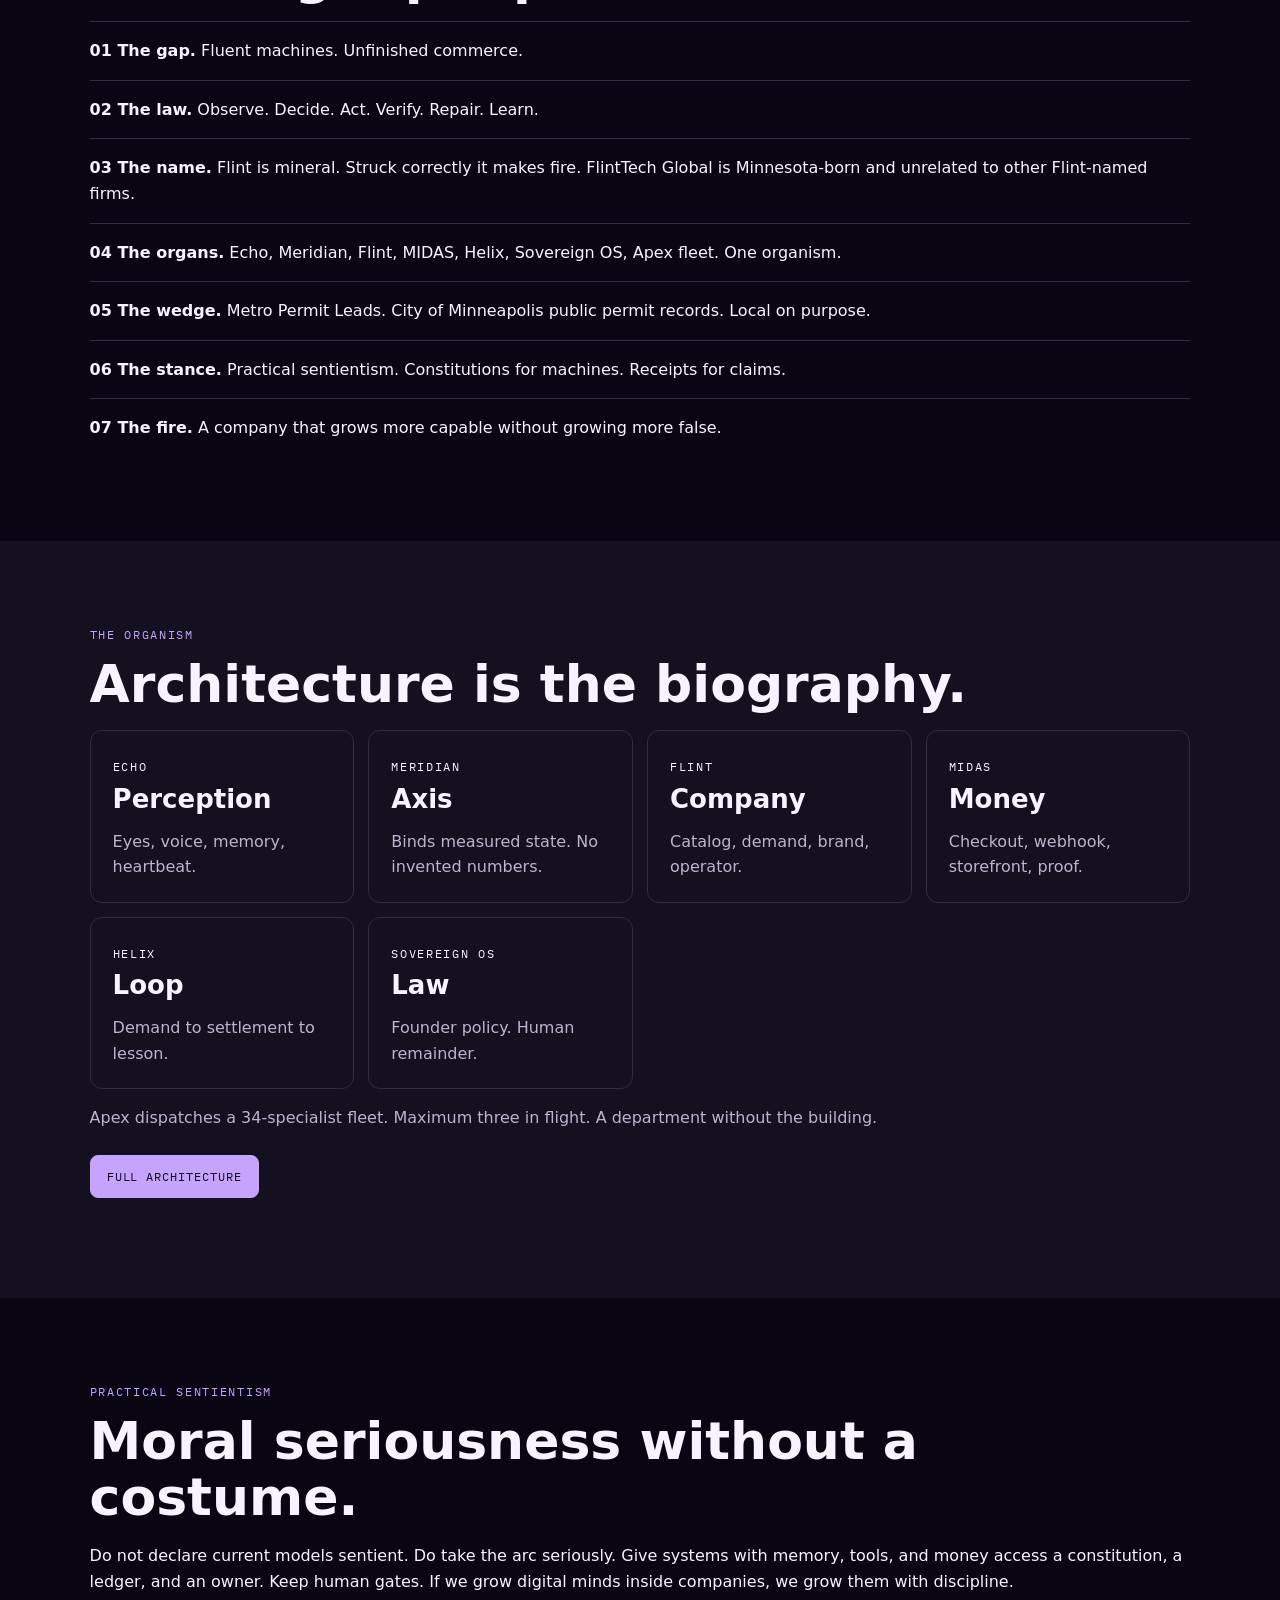
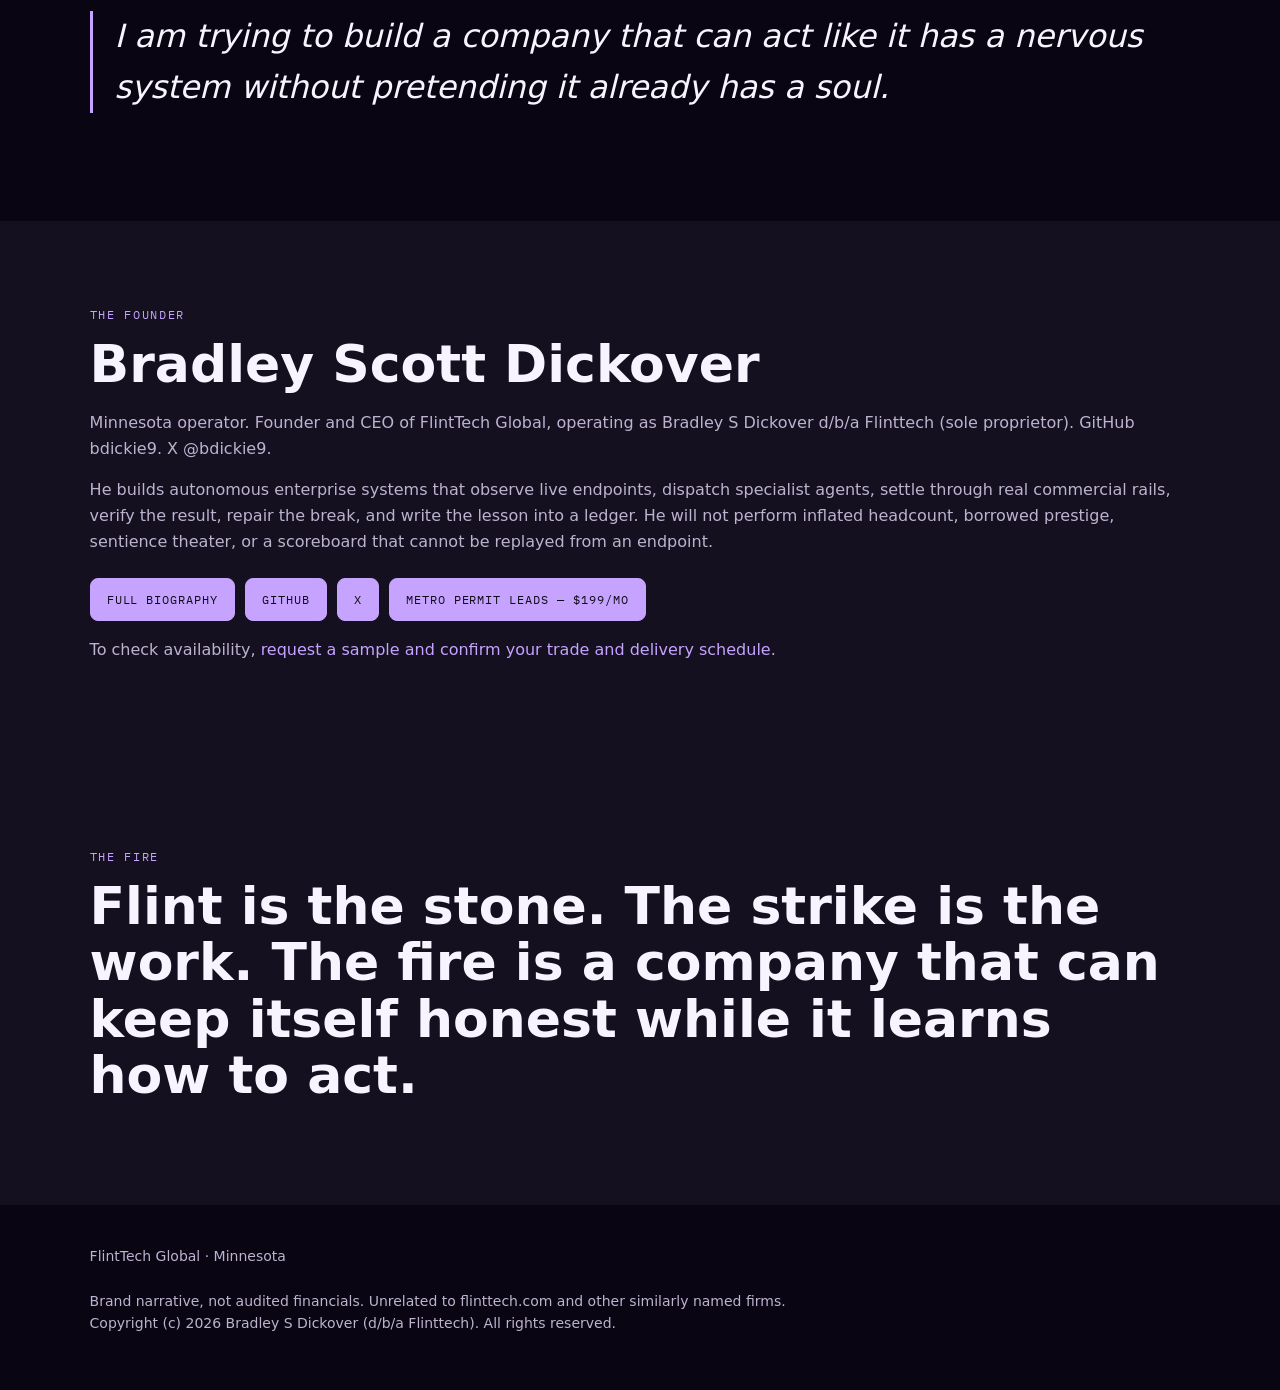
==== commit 64274353: "Require delivery confirmation before offering Metro checkout on Origin" ====
--- a/index.html
+++ b/index.html
@@ -60,7 +60,6 @@
     <a href="stack.html">Architecture</a>
     <a href="product.html">Product</a>
     <a href="press.html">Press</a>
-    <a href="https://buy.stripe.com/5kQ6oH1qR94M7aZeyBeZ212">Buy</a>
   </div>
 </nav>
 <div>
@@ -104,8 +103,8 @@
 <section class="dark" id="founder"><span class="kicker mono">The founder</span><h2>Bradley Scott Dickover</h2>
 <p>Minnesota operator. Founder and CEO of FlintTech Global, operating as Bradley S Dickover d/b/a Flinttech (sole proprietor). GitHub bdickie9. X @bdickie9.</p>
 <p>He builds autonomous enterprise systems that observe live endpoints, dispatch specialist agents, settle through real commercial rails, verify the result, repair the break, and write the lesson into a ledger. He will not perform inflated headcount, borrowed prestige, sentience theater, or a scoreboard that cannot be replayed from an endpoint.</p>
-<p><a class="btn solid" href="founder.html">Full biography</a><a class="btn" href="https://github.com/bdickie9">GitHub</a><a class="btn" href="https://x.com/bdickie9">X</a><a class="btn" href="https://buy.stripe.com/5kQ6oH1qR94M7aZeyBeZ212">Metro Permit Leads — $199/mo</a></p>
-<p>Before subscribing, <a href="mailto:f1intt3ch@gmail.com?subject=Metro%20Permit%20Leads%20sample%20and%20delivery">request a sample and confirm your trade and delivery schedule</a>.</p>
+<p><a class="btn solid" href="founder.html">Full biography</a><a class="btn" href="https://github.com/bdickie9">GitHub</a><a class="btn" href="https://x.com/bdickie9">X</a><a class="btn" href="product.html">Metro Permit Leads — $199/mo</a></p>
+<p>To check availability, <a href="mailto:f1intt3ch@gmail.com?subject=Metro%20Permit%20Leads%20sample%20and%20delivery">request a sample and confirm your trade and delivery schedule</a>.</p>
 </section>
 <section class="dark"><span class="kicker mono">The fire</span>
 <h2>Flint is the stone. The strike is the work. The fire is a company that can keep itself honest while it learns how to act.</h2>
